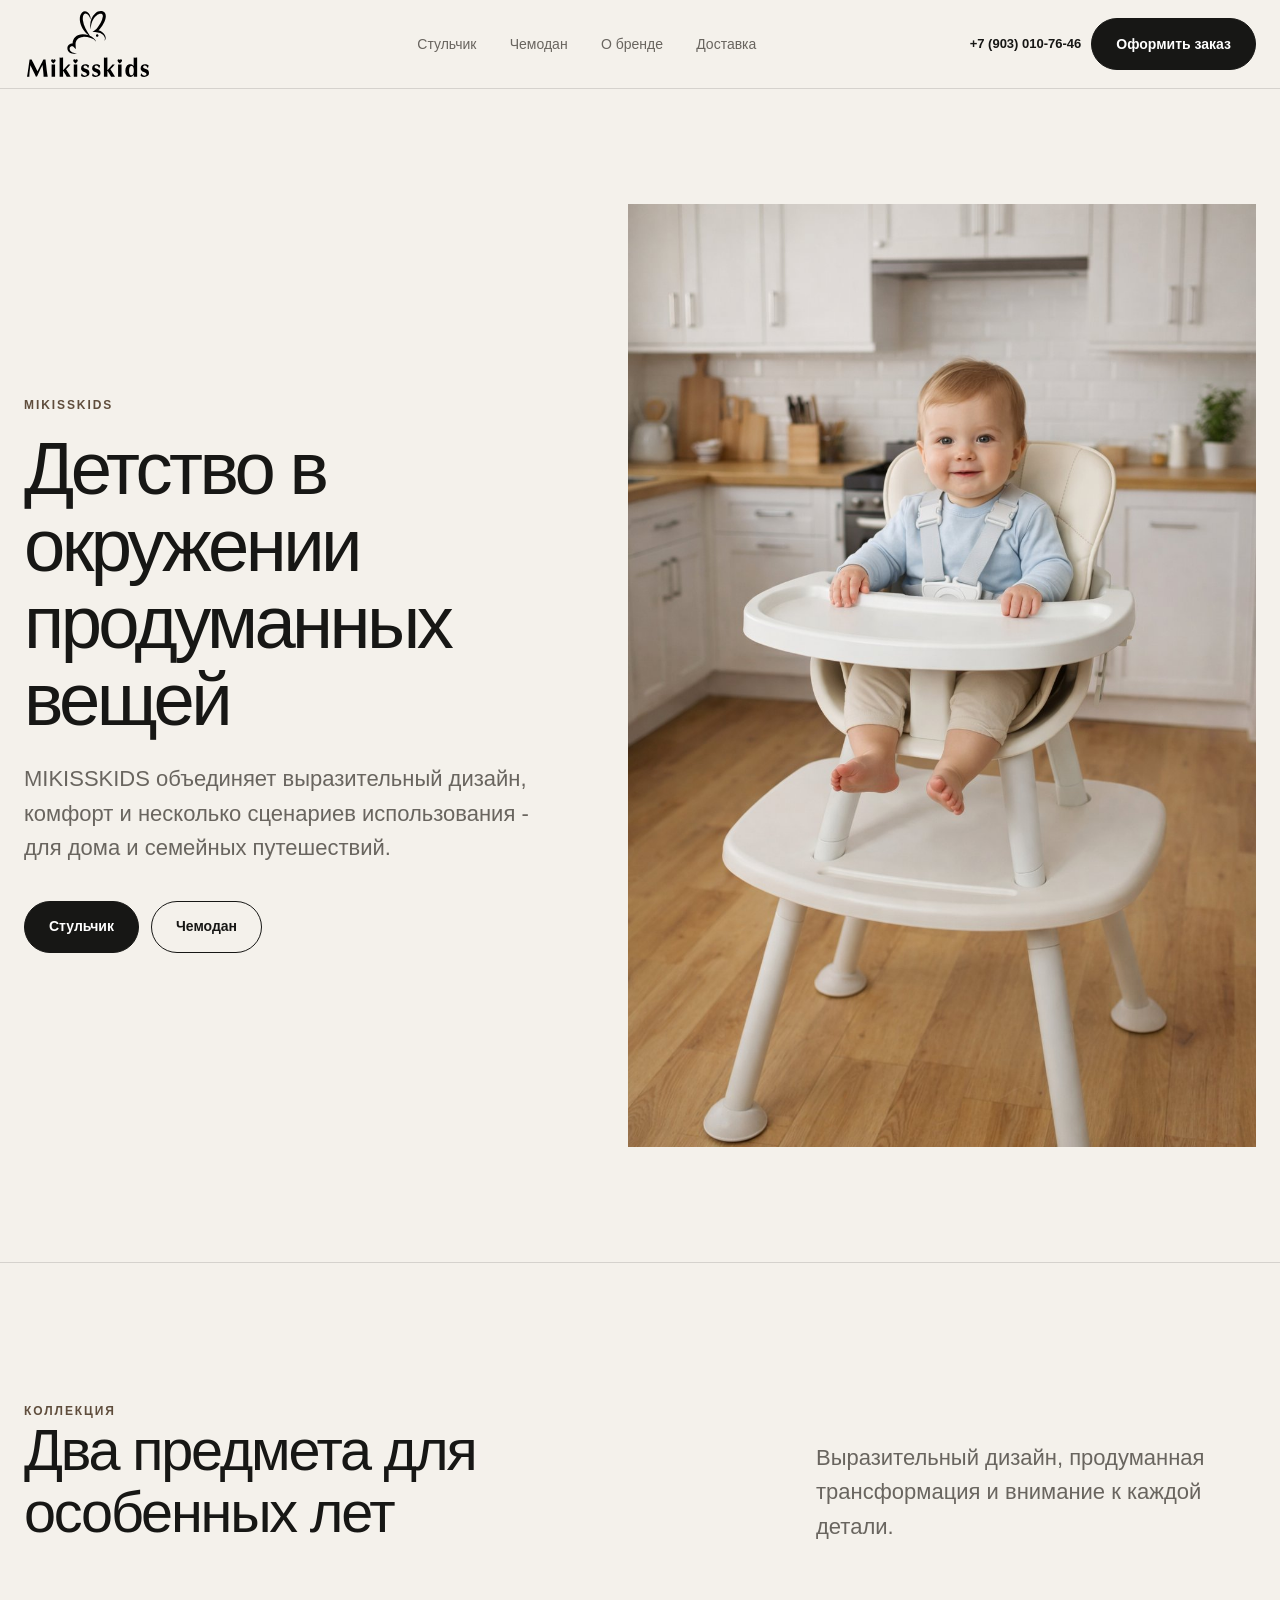
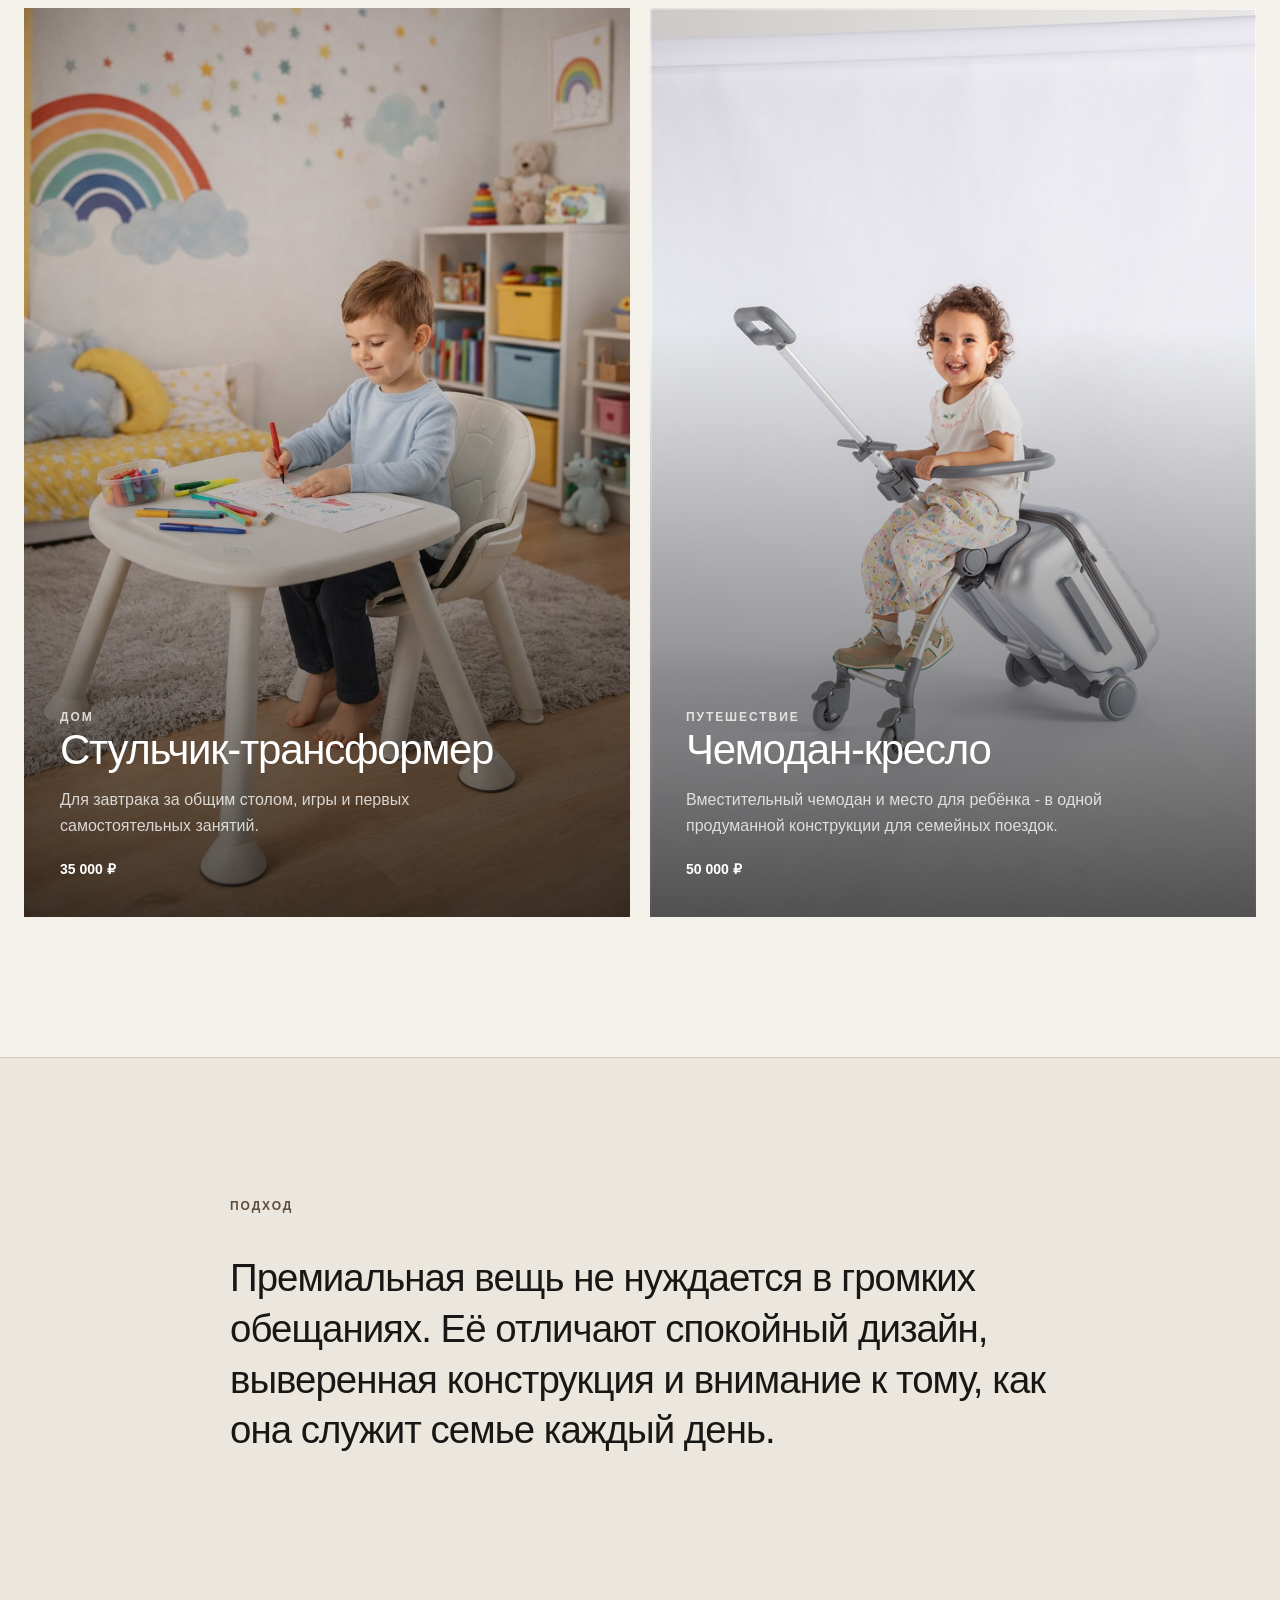
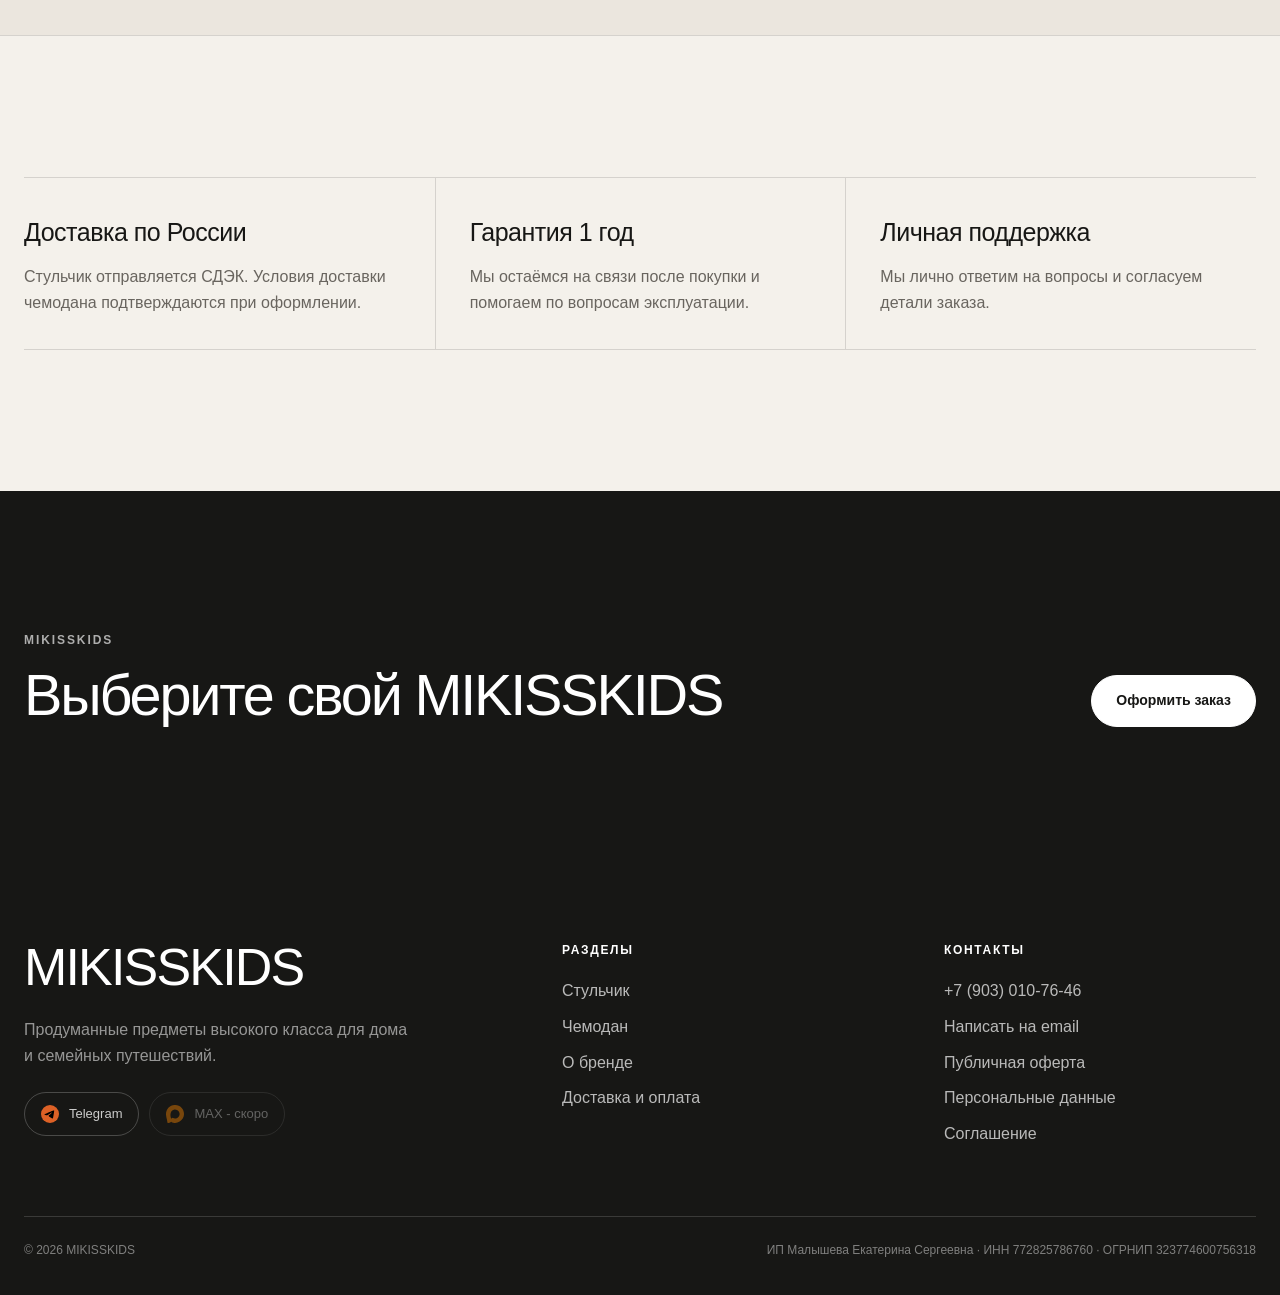
==== index.html @ 75b25f4a "seo: add structured data and custom 404" ====
<!doctype html>
<html lang="ru">
<head>
  <meta charset="utf-8">
  <meta name="viewport" content="width=device-width, initial-scale=1">
  <title>MIKISSKIDS - вещи для дома и семейных путешествий</title>
  <meta
    name="description"
    content="Стульчик-трансформер и чемодан-кресло MIKISSKIDS. Продуманные предметы для детства, дома и семейных путешествий."
  >
  <link rel="canonical" href="https://mikisskids.ru/">
  <meta property="og:locale" content="ru_RU">
  <meta property="og:type" content="website">
  <meta property="og:site_name" content="MIKISSKIDS">
  <meta property="og:title" content="MIKISSKIDS - вещи для дома и семейных путешествий">
  <meta property="og:description" content="Стульчик-трансформер и чемодан-кресло MIKISSKIDS. Продуманные предметы для детства, дома и семейных путешествий.">
  <meta property="og:url" content="https://mikisskids.ru/">
  <meta property="og:image" content="https://mikisskids.ru/assets/images/chair/chair-01.jpg">
  <meta name="twitter:card" content="summary_large_image">
  <script type="application/ld+json">
  {
    "@context": "https://schema.org",
    "@graph": [
      {
        "@type": "Organization",
        "@id": "https://mikisskids.ru/#organization",
        "name": "MIKISSKIDS",
        "url": "https://mikisskids.ru/",
        "logo": "https://mikisskids.ru/assets/brand/logo-full.svg",
        "email": "welcome@mikisskids.ru",
        "telephone": "+7-903-010-76-46"
      },
      {
        "@type": "WebSite",
        "@id": "https://mikisskids.ru/#website",
        "url": "https://mikisskids.ru/",
        "name": "MIKISSKIDS",
        "inLanguage": "ru-RU",
        "publisher": {
          "@id": "https://mikisskids.ru/#organization"
        }
      }
    ]
  }
  </script>
  <base href="./">
  <link rel="icon" href="assets/brand/favicon.svg" type="image/svg+xml">
  <link rel="stylesheet" href="css/styles.css">
  <script src="js/main.js" defer></script>
</head>
<body data-page="home">
  <site-header></site-header>

  <main id="main">
    <section class="hero">
      <div class="container hero-grid">
        <div class="hero-copy reveal">
          <p class="eyebrow">MIKISSKIDS</p>
          <h1 class="display">
            Детство в окружении продуманных вещей
          </h1>
          <p class="lead">
            MIKISSKIDS объединяет выразительный дизайн, комфорт
            и несколько сценариев использования - для дома
            и семейных путешествий.
          </p>
          <div class="button-row">
            <a class="button" href="chair/">Стульчик</a>
            <a class="button button--secondary" href="travel-seat/">
              Чемодан
            </a>
          </div>
        </div>

        <div class="hero-image reveal">
          <img
            src="assets/images/chair/chair-01.jpg"
            alt="Стульчик-трансформер MIKISSKIDS"
          >
        </div>
      </div>
    </section>

    <section class="section">
      <div class="container">
        <div class="section-head reveal">
          <div>
            <p class="eyebrow">Коллекция</p>
            <h2 class="heading">Два предмета для особенных лет</h2>
          </div>
          <p class="lead">
            Выразительный дизайн, продуманная трансформация
            и внимание к каждой детали.
          </p>
        </div>

        <div class="product-showcase">
          <a class="product-card reveal" href="chair/">
            <img
              src="assets/images/chair/chair-02.jpg"
              alt="Стульчик MIKISSKIDS в конфигурации стола и стула"
              loading="lazy"
            >
            <div class="product-card-content">
              <p class="eyebrow">Дом</p>
              <h3 class="subheading">Стульчик-трансформер</h3>
              <p>
                Для завтрака за общим столом, игры и первых
                самостоятельных занятий.
              </p>
              <span class="product-card-price">35 000 ₽</span>
            </div>
          </a>

          <a class="product-card reveal" href="travel-seat/">
            <img
              src="assets/images/travel-seat/travel-seat-04.jpg"
              alt="Чемодан-кресло MIKISSKIDS во время семейной поездки"
              loading="lazy"
            >
            <div class="product-card-content">
              <p class="eyebrow">Путешествие</p>
              <h3 class="subheading">Чемодан-кресло</h3>
              <p>
                Вместительный чемодан и место для ребёнка -
                в одной продуманной конструкции для семейных поездок.
              </p>
              <span class="product-card-price">50 000 ₽</span>
            </div>
          </a>
        </div>
      </div>
    </section>

    <section class="section section--soft">
      <div class="narrow reveal">
        <p class="eyebrow">Подход</p>
        <p class="text-large">
          Премиальная вещь не нуждается в громких обещаниях.
          Её отличают спокойный дизайн, выверенная конструкция
          и внимание к тому, как она служит семье каждый день.
        </p>
      </div>
    </section>

    <section class="section">
      <div class="container">
        <div class="service-grid">
          <article class="service-item reveal">
            <h3>Доставка по России</h3>
            <p>
              Стульчик отправляется СДЭК. Условия доставки чемодана
              подтверждаются при оформлении.
            </p>
          </article>

          <article class="service-item reveal">
            <h3>Гарантия 1 год</h3>
            <p>
              Мы остаёмся на связи после покупки и помогаем
              по вопросам эксплуатации.
            </p>
          </article>

          <article class="service-item reveal">
            <h3>Личная поддержка</h3>
            <p>
              Мы лично ответим на вопросы и согласуем детали заказа.
            </p>
          </article>
        </div>
      </div>
    </section>

    <section class="section section--dark">
      <div class="container purchase reveal">
        <div>
          <p class="eyebrow">MIKISSKIDS</p>
          <h2 class="heading">Выберите свой MIKISSKIDS</h2>
        </div>
        <button class="button button--light" type="button" data-open-order>
          Оформить заказ
        </button>
      </div>
    </section>
  </main>

  <site-footer></site-footer>

</body>
</html>
---- css/styles.css ----
:root {
  --bg: #f4f1eb;
  --bg-soft: #ebe6de;
  --surface: #fbfaf7;
  --text: #171715;
  --muted: #69655f;
  --accent: #806b55;
  --accent-dark: #5f4d3c;
  --line: rgba(23, 23, 21, 0.14);
  --line-strong: rgba(23, 23, 21, 0.28);
  --white: #fff;
  --shadow: 0 24px 70px rgba(30, 26, 21, 0.09);
  --radius: 3px;
  --container: 1240px;
  --serif: Inter, -apple-system, BlinkMacSystemFont, "Segoe UI",
    Helvetica, Arial, sans-serif;
  --sans: Inter, -apple-system, BlinkMacSystemFont, "Segoe UI",
    Helvetica, Arial, sans-serif;
}

*,
*::before,
*::after {
  box-sizing: border-box;
}

html {
  scroll-behavior: smooth;
  text-size-adjust: 100%;
}

body {
  margin: 0;
  min-width: 320px;
  color: var(--text);
  background: var(--bg);
  font-family: var(--sans);
  font-size: 16px;
  line-height: 1.6;
  -webkit-font-smoothing: antialiased;
}

body.menu-open {
  overflow: hidden;
}

img,
video {
  display: block;
  max-width: 100%;
}

img {
  height: auto;
}

button,
input,
select,
textarea {
  font: inherit;
}

button,
a {
  -webkit-tap-highlight-color: transparent;
}

a {
  color: inherit;
  text-decoration-thickness: 1px;
  text-underline-offset: 0.2em;
}

button {
  color: inherit;
}

::selection {
  color: var(--white);
  background: var(--accent);
}

.skip-link {
  position: fixed;
  top: 12px;
  left: 12px;
  z-index: 1000;
  padding: 10px 16px;
  color: var(--white);
  background: var(--text);
  transform: translateY(-160%);
  transition: transform 160ms ease;
}

.skip-link:focus {
  transform: translateY(0);
}

.container {
  width: min(calc(100% - 48px), var(--container));
  margin-inline: auto;
}

.narrow {
  width: min(calc(100% - 48px), 820px);
  margin-inline: auto;
}

.eyebrow {
  margin: 0 0 16px;
  color: var(--accent-dark);
  font-size: 12px;
  font-weight: 600;
  line-height: 1.3;
  letter-spacing: 0.16em;
  text-transform: uppercase;
}

.display {
  max-width: 950px;
  margin: 0;
  font-family: var(--serif);
  font-size: clamp(44px, 7vw, 96px);
  font-weight: 400;
  line-height: 0.98;
  letter-spacing: -0.045em;
}

.heading {
  max-width: 800px;
  margin: 0;
  font-family: var(--serif);
  font-size: clamp(36px, 5vw, 68px);
  font-weight: 400;
  line-height: 1.02;
  letter-spacing: -0.035em;
}

.subheading {
  margin: 0;
  font-family: var(--serif);
  font-size: clamp(28px, 3.6vw, 46px);
  font-weight: 400;
  line-height: 1.1;
  letter-spacing: -0.025em;
}

.lead {
  max-width: 660px;
  margin: 24px 0 0;
  color: var(--muted);
  font-size: clamp(18px, 2vw, 22px);
  line-height: 1.55;
}

.text-large {
  font-family: var(--serif);
  font-size: clamp(25px, 3.3vw, 42px);
  line-height: 1.25;
  letter-spacing: -0.02em;
}

.muted {
  color: var(--muted);
}

.section {
  padding: clamp(88px, 11vw, 160px) 0;
  border-top: 1px solid var(--line);
}

.section--soft {
  background: var(--bg-soft);
}

.section--dark {
  color: var(--white);
  background: var(--text);
}

.section--dark .eyebrow,
.section--dark .muted,
.section--dark .lead {
  color: rgba(255, 255, 255, 0.65);
}

.section-head {
  display: grid;
  grid-template-columns: minmax(0, 1fr) minmax(260px, 440px);
  gap: 64px;
  align-items: end;
  margin-bottom: 64px;
}

.section-head p {
  margin: 0;
}

.button-row {
  display: flex;
  flex-wrap: wrap;
  gap: 12px;
  margin-top: 36px;
}

.button {
  display: inline-flex;
  min-height: 52px;
  align-items: center;
  justify-content: center;
  padding: 13px 24px;
  border: 1px solid var(--text);
  border-radius: 999px;
  color: var(--white);
  background: var(--text);
  font-size: 14px;
  font-weight: 600;
  line-height: 1.2;
  text-decoration: none;
  cursor: pointer;
  transition:
    color 180ms ease,
    background 180ms ease,
    border-color 180ms ease,
    transform 180ms ease;
}

.button:hover {
  color: var(--text);
  background: transparent;
}

.button:active {
  transform: translateY(1px);
}

.button--secondary {
  color: var(--text);
  background: transparent;
}

.button--secondary:hover {
  color: var(--white);
  background: var(--text);
}

.button--light {
  color: var(--text);
  background: var(--white);
  border-color: var(--white);
}

.button--light:hover {
  color: var(--white);
  background: transparent;
}

.button:focus-visible,
.menu-toggle:focus-visible,
.nav-link:focus-visible,
input:focus-visible,
select:focus-visible,
textarea:focus-visible,
summary:focus-visible {
  outline: 2px solid var(--accent);
  outline-offset: 4px;
}

/* Header */

.site-header {
  position: relative;
  z-index: 50;
  border-bottom: 1px solid var(--line);
  background: rgba(244, 241, 235, 0.94);
  backdrop-filter: blur(16px);
}

.site-header--sticky {
  position: sticky;
  top: 0;
}

.header-inner {
  display: grid;
  min-height: 88px;
  grid-template-columns: 180px 1fr auto;
  gap: 32px;
  align-items: center;
}

.brand {
  display: inline-flex;
  width: 128px;
  align-items: center;
  text-decoration: none;
}

.brand img {
  width: 100%;
  max-height: 66px;
  object-fit: contain;
}

.desktop-nav {
  display: flex;
  justify-content: center;
  gap: clamp(18px, 2.6vw, 38px);
}

.nav-link {
  position: relative;
  color: var(--muted);
  font-size: 14px;
  text-decoration: none;
}

.nav-link::after {
  position: absolute;
  right: 0;
  bottom: -7px;
  left: 0;
  height: 1px;
  background: var(--text);
  content: "";
  transform: scaleX(0);
  transform-origin: right;
  transition: transform 180ms ease;
}

.nav-link:hover,
.nav-link[aria-current="page"] {
  color: var(--text);
}

.nav-link:hover::after,
.nav-link[aria-current="page"]::after {
  transform: scaleX(1);
  transform-origin: left;
}

.header-actions {
  display: flex;
  align-items: center;
  gap: 10px;
}

.header-phone {
  font-size: 13px;
  font-weight: 600;
  text-decoration: none;
}

.menu-toggle {
  display: none;
  min-width: 96px;
  height: 46px;
  gap: 12px;
  align-items: center;
  justify-content: center;
  padding: 0 15px;
  border: 1px solid var(--line-strong);
  border-radius: 999px;
  color: var(--text);
  background: transparent;
  cursor: pointer;
}

.menu-toggle-text {
  font-size: 13px;
  font-weight: 600;
  line-height: 1;
}

.menu-toggle-icon {
  display: grid;
  width: 20px;
  gap: 4px;
}

.menu-toggle-icon span {
  display: block;
  width: 20px;
  height: 2px;
  margin: 0;
  background: currentColor;
  transition:
    opacity 180ms ease,
    transform 180ms ease;
}

.menu-open .menu-toggle-icon span:nth-child(1) {
  transform: translateY(6px) rotate(45deg);
}

.menu-open .menu-toggle-icon span:nth-child(2) {
  opacity: 0;
}

.menu-open .menu-toggle-icon span:nth-child(3) {
  transform: translateY(-6px) rotate(-45deg);
}

.mobile-menu {
  display: none;
}

/* Hero */

.hero {
  min-height: calc(100svh - 89px);
  padding: clamp(64px, 9vw, 128px) 0;
}

.hero-grid {
  display: grid;
  grid-template-columns: minmax(0, 0.9fr) minmax(400px, 1.1fr);
  gap: clamp(48px, 7vw, 100px);
  align-items: center;
}

.hero-copy {
  position: relative;
  z-index: 2;
}

.hero-image {
  position: relative;
  min-height: 680px;
  overflow: hidden;
  background: var(--bg-soft);
}

.hero-image img,
.hero-image video {
  width: 100%;
  height: 100%;
  min-height: inherit;
  object-fit: cover;
}

.hero-image--contain img {
  padding: clamp(20px, 4vw, 60px);
  object-fit: contain;
}

.hero-note {
  position: absolute;
  right: 20px;
  bottom: 20px;
  max-width: 240px;
  padding: 14px 18px;
  background: rgba(251, 250, 247, 0.9);
  font-size: 12px;
  backdrop-filter: blur(12px);
}

.hero-price {
  margin-top: 32px;
  font-family: var(--serif);
  font-size: 32px;
  line-height: 1;
}

/* Products */

.product-showcase {
  display: grid;
  grid-template-columns: repeat(2, minmax(0, 1fr));
  gap: 20px;
}

.product-card {
  position: relative;
  min-height: 760px;
  overflow: hidden;
  color: var(--white);
  background: #bbb;
  text-decoration: none;
}

.product-card img {
  width: 100%;
  height: 100%;
  min-height: 760px;
  object-fit: cover;
  transition: transform 700ms cubic-bezier(0.22, 1, 0.36, 1);
}

.product-card::after {
  position: absolute;
  inset: 0;
  background: linear-gradient(
    180deg,
    transparent 35%,
    rgba(13, 12, 10, 0.68) 100%
  );
  content: "";
}

.product-card:hover img {
  transform: scale(1.025);
}

.product-card-content {
  position: absolute;
  right: 36px;
  bottom: 36px;
  left: 36px;
  z-index: 1;
}

.product-card-content p {
  max-width: 420px;
  margin: 14px 0 0;
  color: rgba(255, 255, 255, 0.78);
}

.product-card-price {
  display: block;
  margin-top: 20px;
  font-size: 14px;
  font-weight: 600;
}

/* Galleries */

.gallery {
  display: grid;
  grid-template-columns: 1.15fr 0.85fr;
  gap: 20px;
}

.gallery-item {
  min-height: 480px;
  overflow: hidden;
  background: var(--bg-soft);
}

.gallery-item--tall {
  grid-row: span 2;
  min-height: 980px;
}

.gallery-item img {
  width: 100%;
  height: 100%;
  min-height: inherit;
  object-fit: cover;
  transition: transform 600ms ease;
}

.gallery-item:hover img {
  transform: scale(1.015);
}

.gallery-item--contain img {
  padding: 30px;
  object-fit: contain;
}

/* Feature sections */

.split {
  display: grid;
  grid-template-columns: minmax(0, 1fr) minmax(340px, 1fr);
  gap: clamp(52px, 9vw, 120px);
  align-items: center;
}

.split--reverse .split-media {
  order: 2;
}

.split-media {
  min-height: 620px;
  overflow: hidden;
  background: var(--bg-soft);
}

.split-media img,
.split-media video {
  width: 100%;
  height: 100%;
  min-height: inherit;
  object-fit: cover;
}

.split-media--contain img {
  padding: 40px;
  object-fit: contain;
}

.split-copy p:not(.eyebrow) {
  max-width: 570px;
  color: var(--muted);
  font-size: 18px;
}

.split-copy .spec-list {
  margin-top: 36px;
}

/* Specifications */

.spec-list {
  margin: 0;
  border-top: 1px solid var(--line);
}

.spec-row {
  display: grid;
  grid-template-columns: minmax(160px, 0.8fr) minmax(0, 1.2fr);
  gap: 28px;
  padding: 17px 0;
  border-bottom: 1px solid var(--line);
}

.spec-row dt {
  color: var(--muted);
}

.spec-row dd {
  margin: 0;
  text-align: right;
}

/* Video */

.video-frame {
  overflow: hidden;
  background: #c5b6a5;
  box-shadow: var(--shadow);
}

.video-frame video {
  width: 100%;
  max-height: min(78vh, 840px);
  object-fit: contain;
  background: #c5b6a5;
}

/* Numbers */

.number-grid {
  display: grid;
  grid-template-columns: repeat(3, 1fr);
  gap: 0;
  border-top: 1px solid var(--line);
  border-left: 1px solid var(--line);
}

.number-item {
  min-height: 210px;
  padding: 34px;
  border-right: 1px solid var(--line);
  border-bottom: 1px solid var(--line);
}

.number-value {
  display: block;
  margin-bottom: 28px;
  font-family: var(--serif);
  font-size: clamp(44px, 6vw, 72px);
  line-height: 1;
}

.number-label {
  max-width: 220px;
  color: var(--muted);
}

/* Service */

.service-grid {
  display: grid;
  grid-template-columns: repeat(3, 1fr);
  border-top: 1px solid var(--line);
}

.service-item {
  padding: 34px 34px 34px 0;
  border-bottom: 1px solid var(--line);
}

.service-item + .service-item {
  padding-left: 34px;
  border-left: 1px solid var(--line);
}

.service-item h3 {
  margin: 0 0 12px;
  font-family: var(--serif);
  font-size: 28px;
  font-weight: 400;
}

.service-item p {
  margin: 0;
  color: var(--muted);
}

/* CTA */

.purchase {
  display: grid;
  grid-template-columns: 1fr auto;
  gap: 60px;
  align-items: end;
}

.purchase-price {
  margin: 18px 0 0;
  font-family: var(--serif);
  font-size: clamp(38px, 5vw, 64px);
  line-height: 1;
}

/* Footer */

.site-footer {
  padding: 74px 0 34px;
  color: rgba(255, 255, 255, 0.76);
  background: var(--text);
}

.footer-grid {
  display: grid;
  grid-template-columns: 1.2fr 0.8fr 0.8fr;
  gap: 70px;
}

.footer-brand {
  display: block;
  max-width: 420px;
  color: var(--white);
  font-family: var(--serif);
  font-size: clamp(34px, 5vw, 58px);
  line-height: 1;
}

.footer-copy {
  max-width: 390px;
  margin: 24px 0 0;
  color: rgba(255, 255, 255, 0.55);
}

.footer-title {
  margin: 0 0 18px;
  color: var(--white);
  font-size: 12px;
  letter-spacing: 0.14em;
  text-transform: uppercase;
}

.footer-links {
  display: grid;
  gap: 10px;
}

.footer-links a {
  color: rgba(255, 255, 255, 0.7);
  text-decoration: none;
}

.footer-links a:hover {
  color: var(--white);
}

.footer-bottom {
  display: flex;
  gap: 30px;
  justify-content: space-between;
  margin-top: 70px;
  padding-top: 24px;
  border-top: 1px solid rgba(255, 255, 255, 0.15);
  color: rgba(255, 255, 255, 0.45);
  font-size: 12px;
}

.social-links {
  display: flex;
  flex-wrap: wrap;
  gap: 10px;
  margin-top: 24px;
}

.social-link {
  display: inline-flex;
  width: 42px;
  height: 42px;
  align-items: center;
  justify-content: center;
  border: 1px solid rgba(255, 255, 255, 0.22);
  border-radius: 50%;
}

.social-link img {
  width: 18px;
  height: 18px;
  filter: invert(1);
}

/* Legal and text pages */

.page-hero {
  padding: clamp(80px, 10vw, 140px) 0;
}

.page-hero .lead {
  max-width: 760px;
}

.prose {
  padding-bottom: 120px;
}

.prose h2 {
  margin: 64px 0 18px;
  font-family: var(--serif);
  font-size: 34px;
  font-weight: 400;
  line-height: 1.15;
}

.prose h3 {
  margin: 36px 0 12px;
  font-size: 18px;
}

.prose p,
.prose li {
  color: var(--muted);
}

.prose a {
  color: var(--text);
}

.prose .draft-note {
  padding: 20px;
  border: 1px solid var(--line);
  color: var(--text);
  background: var(--bg-soft);
}

/* Reveal */

.reveal {
  opacity: 0;
  transform: translateY(22px);
  transition:
    opacity 700ms ease,
    transform 700ms ease;
}

.reveal.is-visible {
  opacity: 1;
  transform: none;
}

/* Responsive */

@media (max-width: 980px) {
  .header-inner {
    min-height: 76px;
    grid-template-columns: 1fr auto;
  }

  .desktop-nav,
  .header-phone,
  .header-actions .button {
    display: none;
  }

  .menu-toggle {
    display: inline-flex;
  }

  .mobile-menu {
    display: block;
    position: fixed;
    inset: 77px 0 0;
    z-index: 49;
    padding: 42px 24px;
    overflow-y: auto;
    overscroll-behavior: contain;
    background: var(--bg);
    visibility: hidden;
    opacity: 0;
    pointer-events: none;
    transform: translateY(-12px);
    transition:
      visibility 180ms,
      opacity 180ms,
      transform 180ms;
  }

  .menu-open .mobile-menu {
    visibility: visible;
    opacity: 1;
    pointer-events: auto;
    transform: none;
  }

  .mobile-menu nav {
    display: grid;
    gap: 4px;
  }

  .mobile-menu a {
    padding: 14px 0;
    border-bottom: 1px solid var(--line);
    font-family: var(--serif);
    font-size: 30px;
    line-height: 1.15;
    text-decoration: none;
  }

  .mobile-menu-contact {
    margin-top: 40px;
    color: var(--muted);
    overflow-wrap: anywhere;
  }

  .hero {
    min-height: auto;
  }

  .hero-grid,
  .section-head,
  .split,
  .purchase {
    grid-template-columns: 1fr;
  }

  .hero-image {
    min-height: 620px;
  }

  .section-head {
    gap: 28px;
  }

  .split--reverse .split-media {
    order: initial;
  }

  .product-card,
  .product-card img {
    min-height: 620px;
  }

  .gallery-item--tall {
    min-height: 760px;
  }

  .number-grid {
    grid-template-columns: 1fr 1fr;
  }

  .service-grid {
    grid-template-columns: 1fr;
  }

  .service-item,
  .service-item + .service-item {
    padding: 26px 0;
    border-right: 0;
    border-left: 0;
  }

  .footer-grid {
    grid-template-columns: 1fr 1fr;
  }

  .footer-grid > :first-child {
    grid-column: 1 / -1;
  }
}

@media (max-width: 700px) {
  .container,
  .narrow {
    width: min(calc(100% - 32px), var(--container));
  }

  .section {
    padding: 82px 0;
  }

  .brand {
    width: 105px;
  }

  .display {
    font-size: clamp(42px, 13vw, 64px);
  }

  .heading {
    font-size: clamp(36px, 11vw, 52px);
  }

  .hero {
    padding: 58px 0 80px;
  }

  .hero-grid {
    gap: 44px;
  }

  .hero-image {
    min-height: 470px;
  }

  .product-showcase,
  .gallery {
    grid-template-columns: 1fr;
  }

  .product-card,
  .product-card img {
    min-height: 560px;
  }

  .product-card-content {
    right: 22px;
    bottom: 24px;
    left: 22px;
  }

  .gallery-item,
  .gallery-item--tall {
    min-height: 480px;
  }

  .split {
    gap: 40px;
  }

  .split-media {
    min-height: 500px;
  }

  .number-grid {
    grid-template-columns: 1fr;
  }

  .number-item {
    min-height: 170px;
  }

  .spec-row {
    grid-template-columns: 1fr;
    gap: 5px;
  }

  .spec-row dd {
    text-align: left;
  }

  .purchase {
    gap: 36px;
  }

  .purchase .button {
    width: 100%;
  }

  .footer-grid {
    grid-template-columns: 1fr;
    gap: 46px;
  }

  .footer-grid > :first-child {
    grid-column: auto;
  }

  .footer-bottom {
    flex-direction: column;
    gap: 8px;
  }

}

@media (prefers-reduced-motion: reduce) {
  html {
    scroll-behavior: auto;
  }

  *,
  *::before,
  *::after {
    scroll-behavior: auto !important;
    transition-duration: 0.01ms !important;
    animation-duration: 0.01ms !important;
    animation-iteration-count: 1 !important;
  }

  .reveal {
    opacity: 1;
    transform: none;
  }
}


/* Premium typography and embedded product films */

.display,
.heading,
.subheading,
.text-large,
.hero-price,
.number-value,
.service-item h3,
.purchase-price,
.footer-brand,
.prose h2,
.mobile-menu a {
  font-family: var(--sans);
  font-weight: 300;
}

.display {
  max-width: 820px;
  font-size: clamp(42px, 5.8vw, 80px);
  line-height: 1.04;
  letter-spacing: -0.048em;
}

.heading {
  font-size: clamp(34px, 4.5vw, 60px);
  line-height: 1.08;
  letter-spacing: -0.038em;
}

.subheading {
  font-size: clamp(27px, 3.3vw, 42px);
  line-height: 1.12;
  letter-spacing: -0.03em;
}

.text-large {
  font-size: clamp(25px, 3vw, 39px);
  line-height: 1.32;
  letter-spacing: -0.025em;
}

.hero-price,
.purchase-price,
.number-value {
  font-weight: 300;
  letter-spacing: -0.035em;
}

.service-item h3 {
  font-size: 25px;
  letter-spacing: -0.02em;
}

.footer-brand {
  font-size: clamp(32px, 4.5vw, 52px);
  letter-spacing: -0.035em;
}

.product-film {
  padding: 0 0 clamp(88px, 11vw, 150px);
  border-top: 0;
}

.product-film .container {
  position: relative;
}

.video-embed {
  position: relative;
  width: 100%;
  overflow: hidden;
  background: #d6cec2;
  box-shadow: var(--shadow);
}

.video-embed--chair {
  aspect-ratio: 16 / 9;
}

.video-embed--travel {
  aspect-ratio: 53 / 29;
}

.video-embed video {
  width: 100%;
  height: 100%;
  object-fit: cover;
  background: #d6cec2;
}

.social-link {
  width: auto;
  min-width: 44px;
  height: 44px;
  gap: 10px;
  padding: 0 16px;
  border-radius: 999px;
  color: rgba(255, 255, 255, 0.78);
  font-size: 13px;
  text-decoration: none;
}

.social-link:hover {
  color: var(--white);
  border-color: rgba(255, 255, 255, 0.5);
}

.social-link img {
  flex: 0 0 auto;
  width: 18px;
  height: 18px;
}

.social-link--disabled {
  opacity: 0.42;
  cursor: default;
}

.social-link--disabled:hover {
  color: rgba(255, 255, 255, 0.78);
  border-color: rgba(255, 255, 255, 0.22);
}

@media (max-width: 700px) {
  .display {
    font-size: clamp(40px, 11.5vw, 58px);
  }

  .heading {
    font-size: clamp(33px, 9vw, 48px);
  }

  .product-film {
    padding-bottom: 82px;
  }

  .product-film .container {
    width: 100%;
  }

  .video-embed {
    box-shadow: none;
  }
}

@media (prefers-reduced-motion: reduce) {
  .video-embed video {
    display: none;
  }

  .video-embed--chair {
    background:
      #d6cec2 url("../assets/images/chair/chair-02.jpg")
      center / cover no-repeat;
  }

  .video-embed--travel {
    background:
      #d6cec2 url("../assets/images/travel-seat/travel-seat-02.jpg")
      center / cover no-repeat;
  }
}


/* Product FAQ and brand story */

.faq-section {
  background: var(--surface);
}

.faq-intro {
  max-width: 760px;
  margin-bottom: clamp(44px, 6vw, 72px);
}

.faq-list {
  border-top: 1px solid var(--line-strong);
}

.faq-item {
  border-bottom: 1px solid var(--line);
}

.faq-item summary {
  display: grid;
  grid-template-columns: minmax(0, 1fr) 32px;
  gap: 24px;
  align-items: center;
  padding: 28px 0;
  font-size: clamp(19px, 2vw, 24px);
  font-weight: 400;
  line-height: 1.35;
  letter-spacing: -0.02em;
  cursor: pointer;
  list-style: none;
}

.faq-item summary::-webkit-details-marker {
  display: none;
}

.faq-item summary::after {
  content: "+";
  display: grid;
  width: 32px;
  height: 32px;
  place-items: center;
  color: var(--muted);
  font-size: 27px;
  font-weight: 300;
  line-height: 1;
  transition: transform 180ms ease;
}

.faq-item[open] summary::after {
  transform: rotate(45deg);
}

.faq-answer {
  max-width: 820px;
  padding: 0 56px 30px 0;
  color: var(--muted);
  font-size: 17px;
  line-height: 1.75;
}

.faq-answer p {
  margin: 0;
}

.brand-story {
  background: var(--surface);
}

.brand-story-grid {
  display: grid;
  grid-template-columns: minmax(240px, 0.75fr) minmax(0, 1.25fr);
  gap: clamp(48px, 8vw, 120px);
  align-items: start;
}

.brand-story-title {
  position: sticky;
  top: 130px;
}

.brand-story-copy {
  max-width: 780px;
}

.brand-story-copy p {
  margin: 0 0 1.4em;
  font-size: clamp(20px, 2.2vw, 29px);
  font-weight: 300;
  line-height: 1.55;
  letter-spacing: -0.02em;
}

.brand-story-copy p:last-child {
  margin-bottom: 0;
}

.brand-founder {
  background: var(--bg-soft);
}

.brand-founder-grid {
  display: grid;
  grid-template-columns: minmax(300px, 0.82fr) minmax(0, 1.18fr);
  gap: clamp(48px, 8vw, 112px);
  align-items: center;
}

.brand-founder-media {
  width: 100%;
  max-width: 520px;
  margin: 0;
  aspect-ratio: 2 / 3;
  overflow: hidden;
  background: var(--bg);
}

.brand-founder-media img {
  width: 100%;
  height: 100%;
  object-fit: cover;
  object-position: center top;
}

.brand-founder-copy {
  max-width: 720px;
}

.brand-founder-copy .heading {
  margin-bottom: 38px;
}

.brand-founder-copy .text-large {
  margin: 0 0 28px;
}

.brand-founder-copy .lead {
  margin-top: 0;
}

@media (max-width: 780px) {
  .faq-item summary {
    grid-template-columns: minmax(0, 1fr) 28px;
    gap: 16px;
    padding: 23px 0;
  }

  .faq-answer {
    padding-right: 0;
  }

  .brand-founder-grid {
    grid-template-columns: 1fr;
    gap: 42px;
  }

  .brand-founder-media {
    width: min(100%, 480px);
    max-width: none;
    margin-inline: auto;
  }

  .brand-founder-copy {
    max-width: none;
  }

  .brand-founder-copy .heading {
    margin-bottom: 30px;
  }

  .brand-story-grid {
    grid-template-columns: 1fr;
    gap: 34px;
  }

  .brand-story-title {
    position: static;
  }

  .brand-story-copy p {
    font-size: 20px;
  }
}
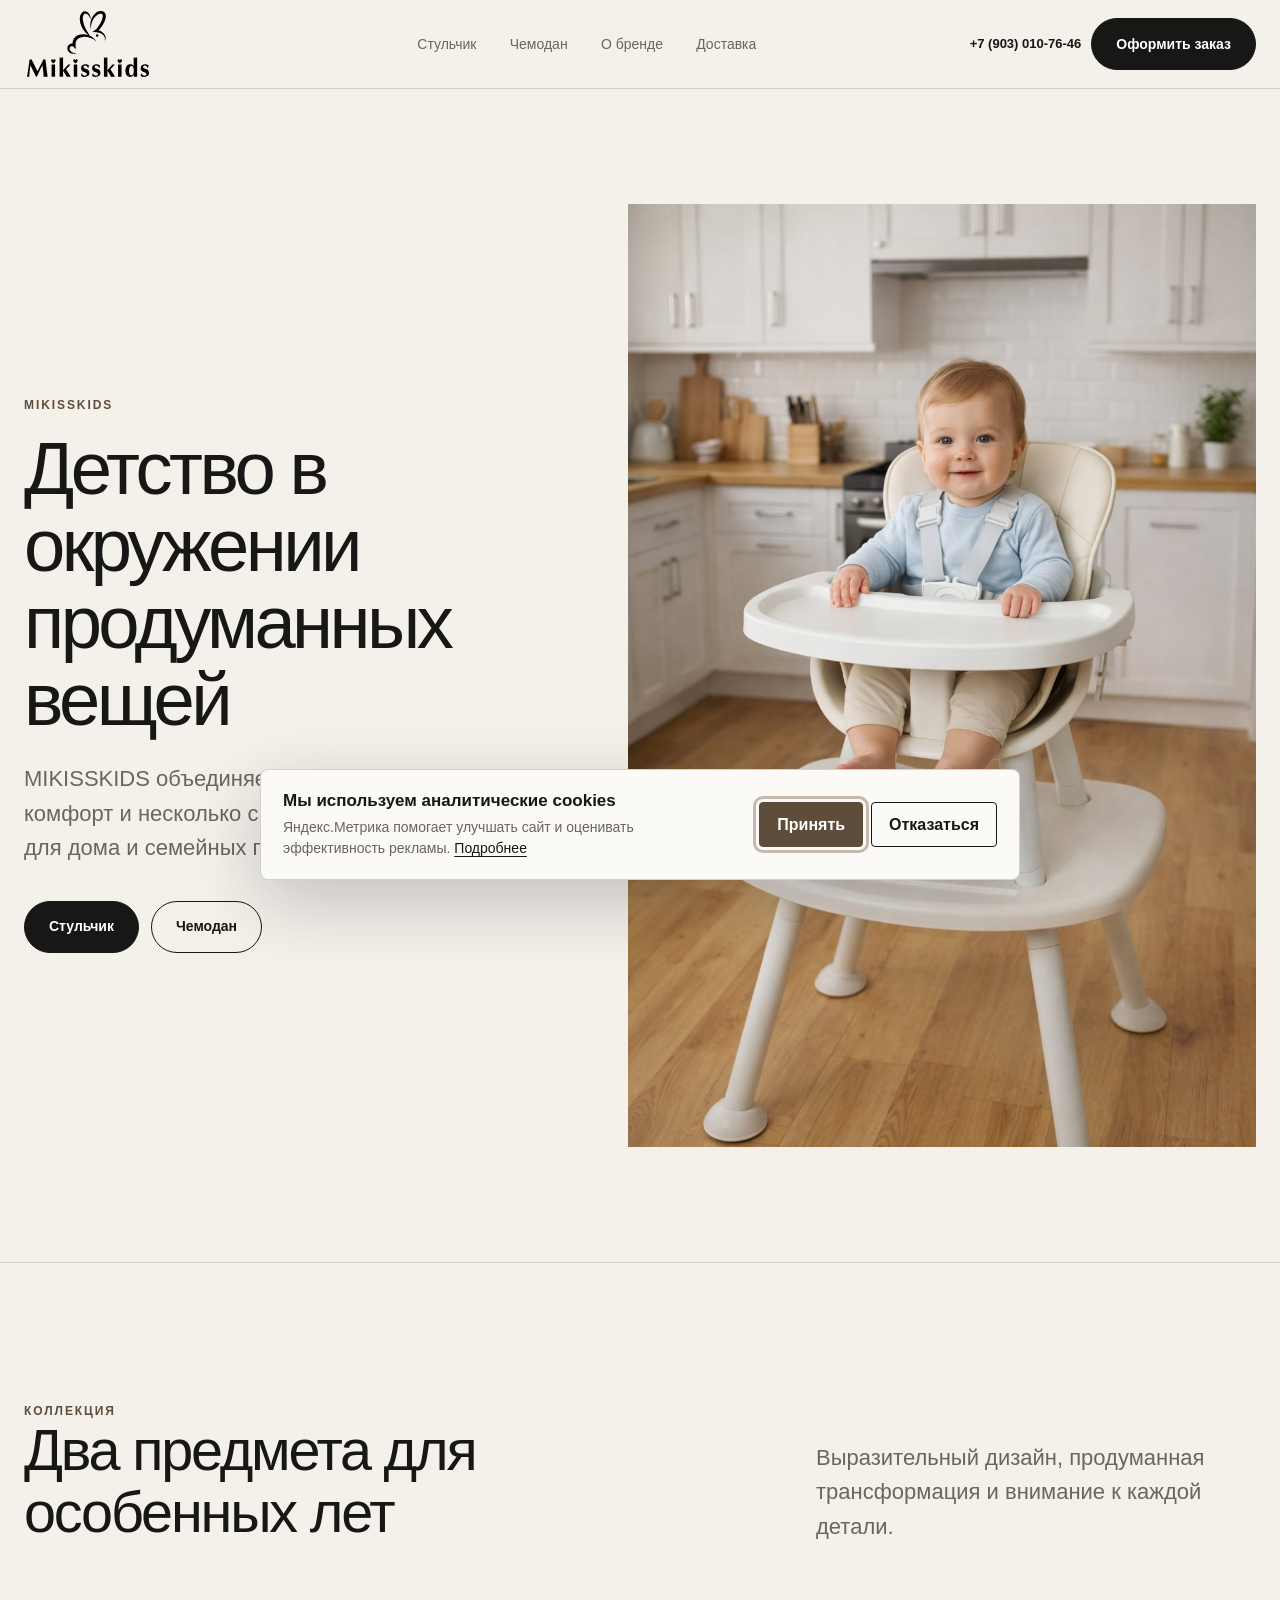
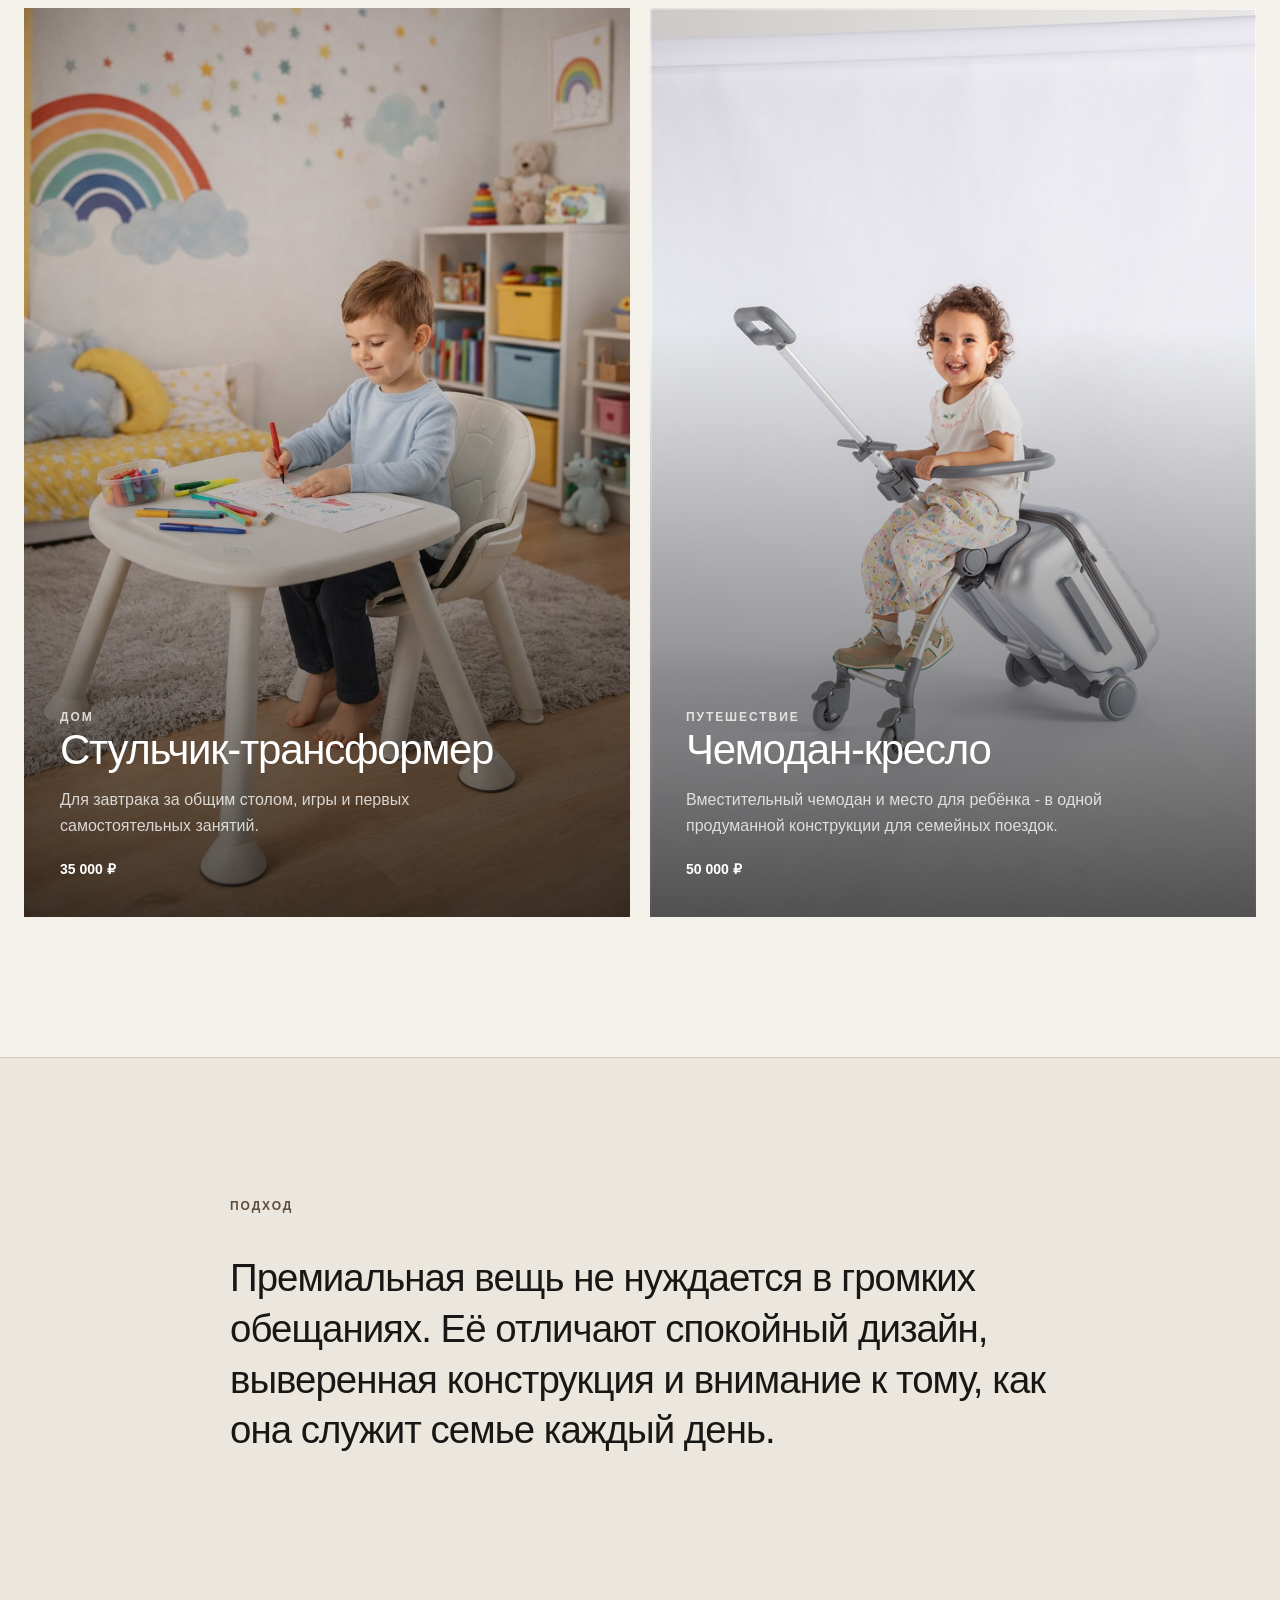
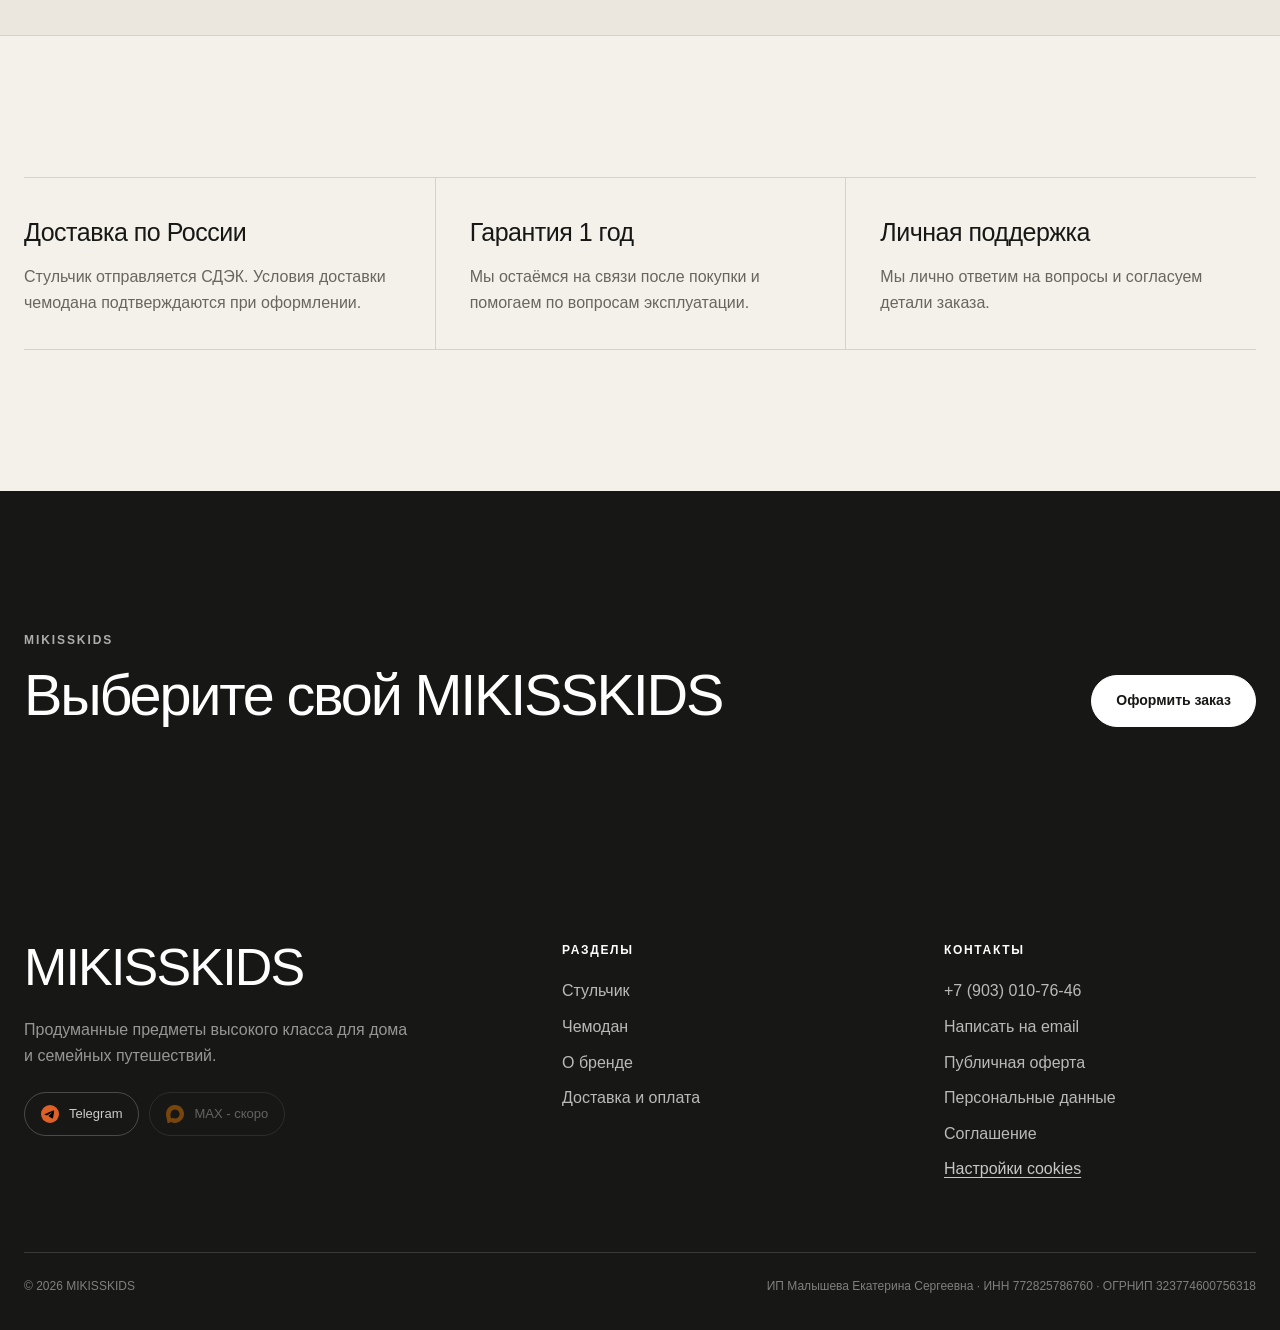
==== commit 8f41cf58: "feat: add consent-gated Yandex Metrica" ====
--- a/index.html
+++ b/index.html
@@ -46,6 +46,8 @@
   <base href="./">
   <link rel="icon" href="assets/brand/favicon.svg" type="image/svg+xml">
   <link rel="stylesheet" href="css/styles.css">
+  <link rel="stylesheet" href="css/consent.css">
+  <script src="js/consent.js" defer></script>
   <script src="js/main.js" defer></script>
 </head>
 <body data-page="home">
@@ -75,6 +77,9 @@
         <div class="hero-image reveal">
           <img
             src="assets/images/chair/chair-01.jpg"
+            width="1024"
+            height="1536"
+            fetchpriority="high"
             alt="Стульчик-трансформер MIKISSKIDS"
           >
         </div>
@@ -98,6 +103,8 @@
           <a class="product-card reveal" href="chair/">
             <img
               src="assets/images/chair/chair-02.jpg"
+              width="1024"
+              height="1536"
               alt="Стульчик MIKISSKIDS в конфигурации стола и стула"
               loading="lazy"
             >
@@ -115,6 +122,8 @@
           <a class="product-card reveal" href="travel-seat/">
             <img
               src="assets/images/travel-seat/travel-seat-04.jpg"
+              width="700"
+              height="1050"
               alt="Чемодан-кресло MIKISSKIDS во время семейной поездки"
               loading="lazy"
             >
--- a/css/consent.css
+++ b/css/consent.css
@@ -0,0 +1,155 @@
+.cookie-consent {
+  position: fixed;
+  right: 20px;
+  bottom: 20px;
+  left: 20px;
+  z-index: 1200;
+  max-width: 760px;
+  margin-inline: auto;
+  color: var(--text, #171715);
+}
+
+.cookie-consent__body {
+  position: relative;
+  display: grid;
+  grid-template-columns: minmax(0, 1fr) auto;
+  gap: 24px;
+  align-items: center;
+  padding: 20px 22px;
+  border: 1px solid rgba(23, 23, 21, 0.18);
+  border-radius: 8px;
+  background: #fbfaf7;
+  box-shadow: 0 22px 70px rgba(23, 23, 21, 0.22);
+}
+
+.cookie-consent__copy {
+  min-width: 0;
+}
+
+.cookie-consent__title {
+  margin: 0 0 4px;
+  font-size: 17px;
+  line-height: 1.35;
+}
+
+.cookie-consent__text {
+  margin: 0;
+  color: #69655f;
+  font-size: 14px;
+  line-height: 1.5;
+}
+
+.cookie-consent__text a {
+  color: #171715;
+}
+
+.cookie-consent__actions {
+  display: flex;
+  gap: 8px;
+  align-items: center;
+}
+
+.cookie-consent__button {
+  min-height: 42px;
+  padding: 9px 17px;
+  border: 1px solid #171715;
+  border-radius: 4px;
+  cursor: pointer;
+  font-weight: 650;
+  transition:
+    color 160ms ease,
+    background-color 160ms ease,
+    border-color 160ms ease;
+}
+
+.cookie-consent__button--accept {
+  color: #fff;
+  background: #171715;
+}
+
+.cookie-consent__button--reject {
+  color: #171715;
+  background: transparent;
+}
+
+.cookie-consent__button:hover,
+.cookie-consent__button:focus-visible {
+  color: #fff;
+  border-color: #5f4d3c;
+  background: #5f4d3c;
+}
+
+.cookie-consent__button:focus-visible,
+.cookie-consent__close:focus-visible,
+.footer-cookie-settings:focus-visible {
+  outline: 3px solid rgba(128, 107, 85, 0.45);
+  outline-offset: 3px;
+}
+
+.cookie-consent__close {
+  position: absolute;
+  top: 8px;
+  right: 10px;
+  width: 36px;
+  height: 36px;
+  padding: 0;
+  border: 0;
+  cursor: pointer;
+  color: #69655f;
+  background: transparent;
+  font-size: 26px;
+  line-height: 1;
+}
+
+.cookie-consent__close + .cookie-consent__copy {
+  padding-right: 28px;
+}
+
+.footer-cookie-settings {
+  width: fit-content;
+  padding: 0;
+  border: 0;
+  cursor: pointer;
+  color: inherit;
+  background: transparent;
+  font: inherit;
+  text-align: left;
+  text-decoration: underline;
+  text-decoration-thickness: 1px;
+  text-underline-offset: 0.2em;
+}
+
+@media (max-width: 680px) {
+  .cookie-consent {
+    right: 12px;
+    bottom: 12px;
+    left: 12px;
+  }
+
+  .cookie-consent__body {
+    grid-template-columns: 1fr;
+    gap: 16px;
+    padding: 18px;
+  }
+
+  .cookie-consent__actions {
+    display: grid;
+    grid-template-columns: 1fr 1fr;
+  }
+
+  .cookie-consent__button {
+    width: 100%;
+  }
+}
+
+@media (max-width: 420px) {
+  .cookie-consent__actions {
+    grid-template-columns: 1fr;
+  }
+}
+
+@media (prefers-reduced-motion: reduce) {
+  .cookie-consent__button {
+    transition: none;
+  }
+}
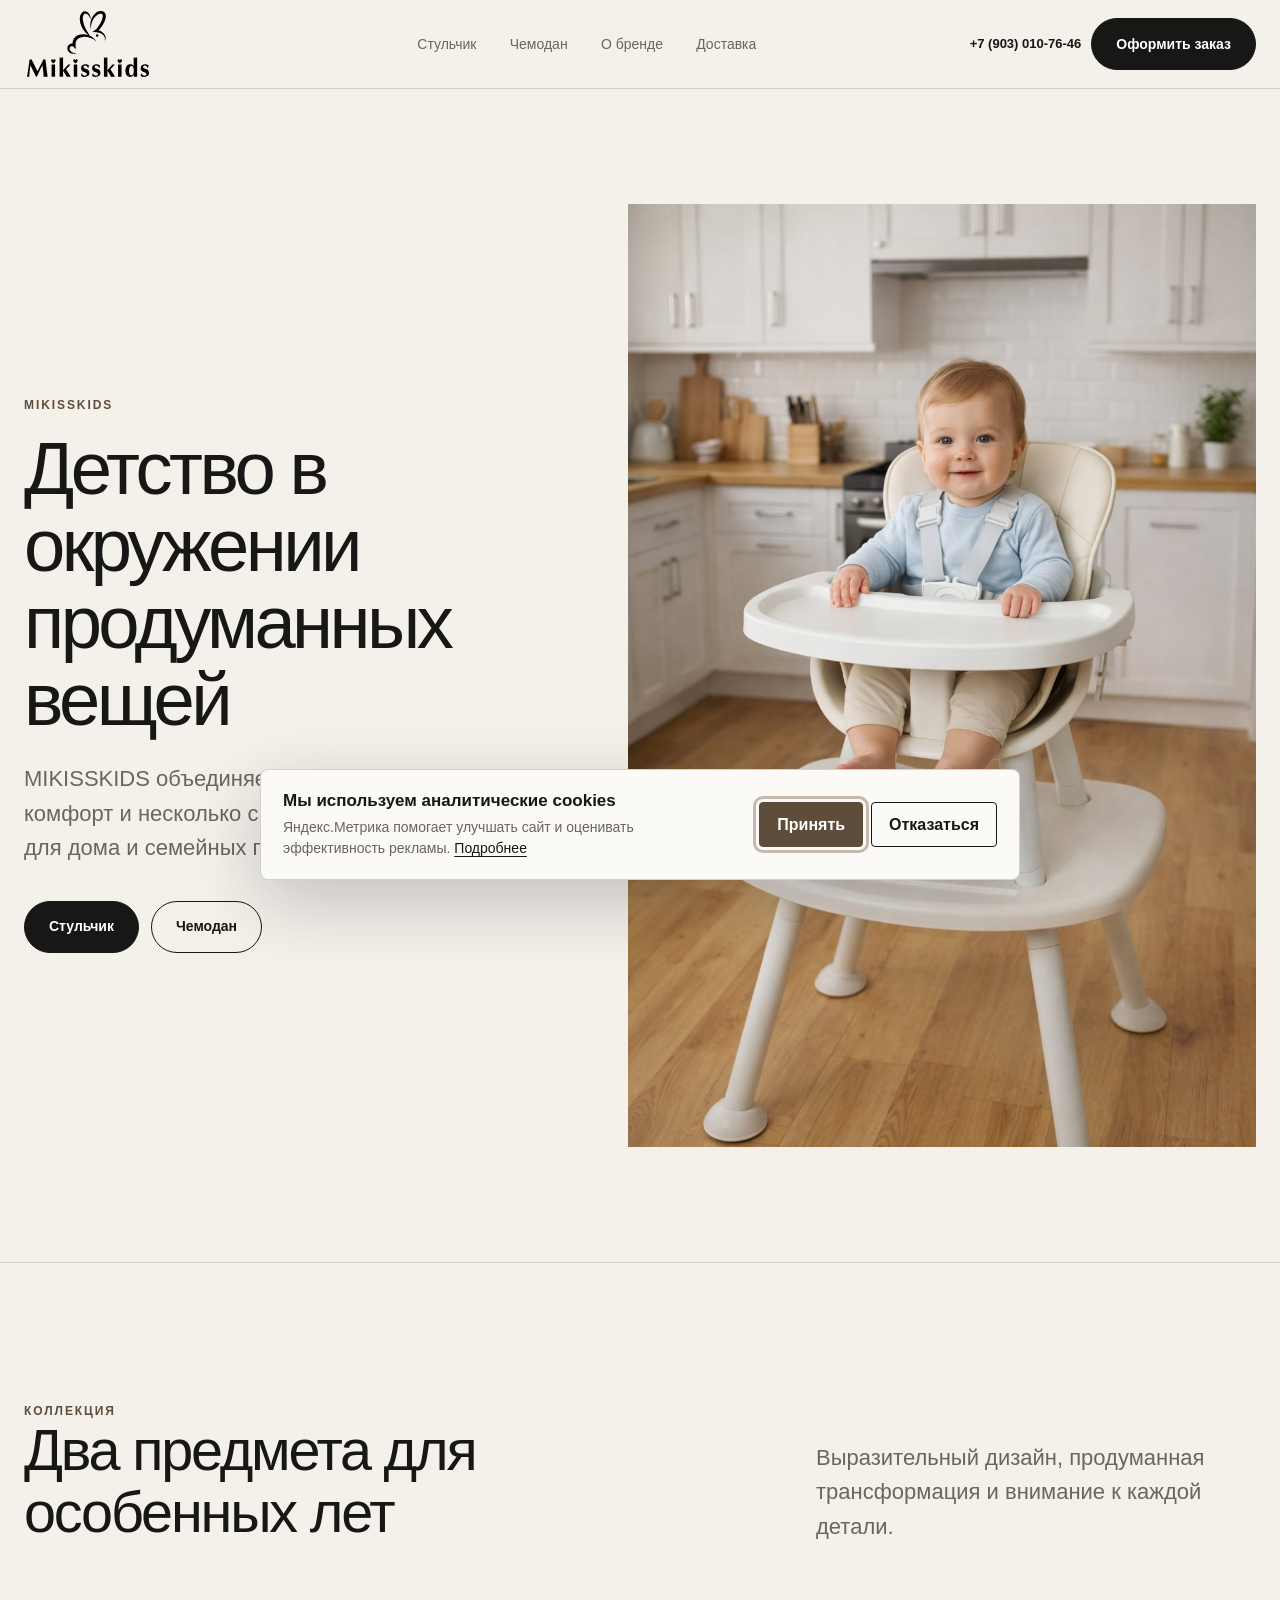
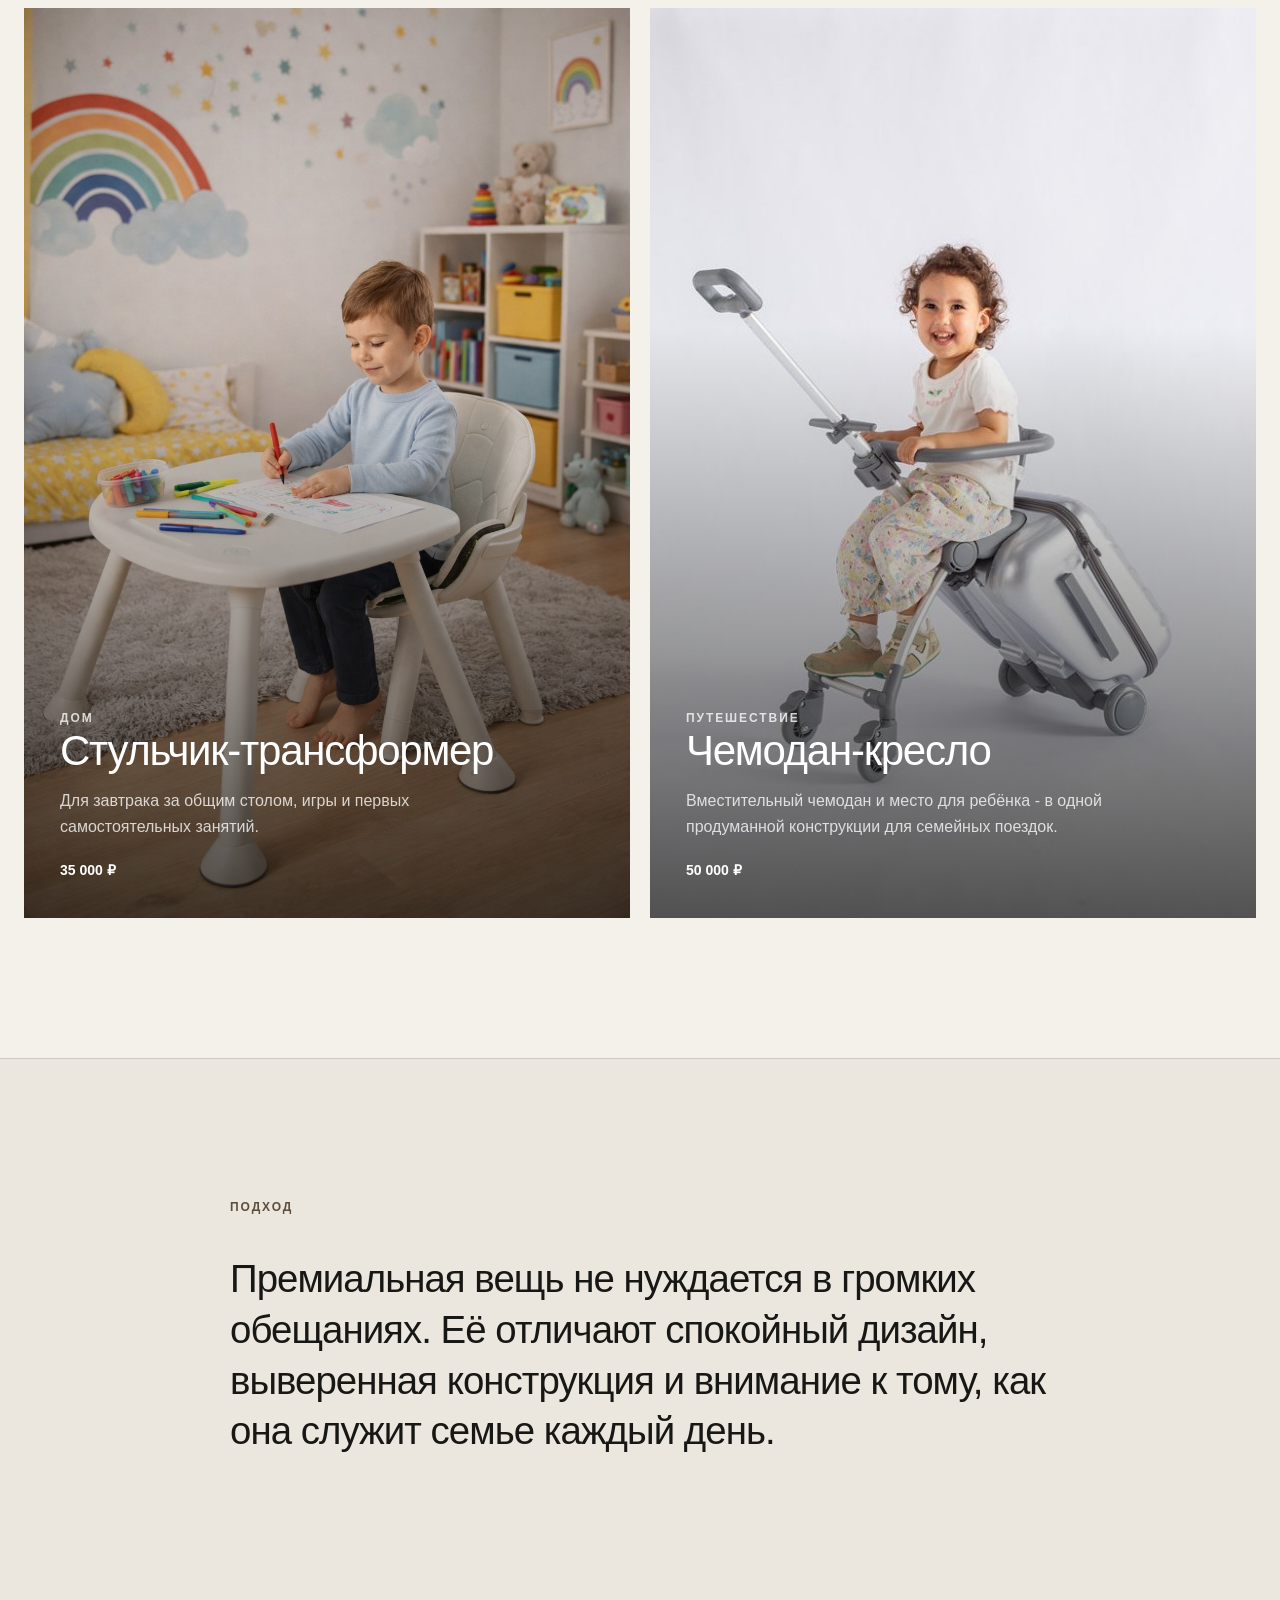
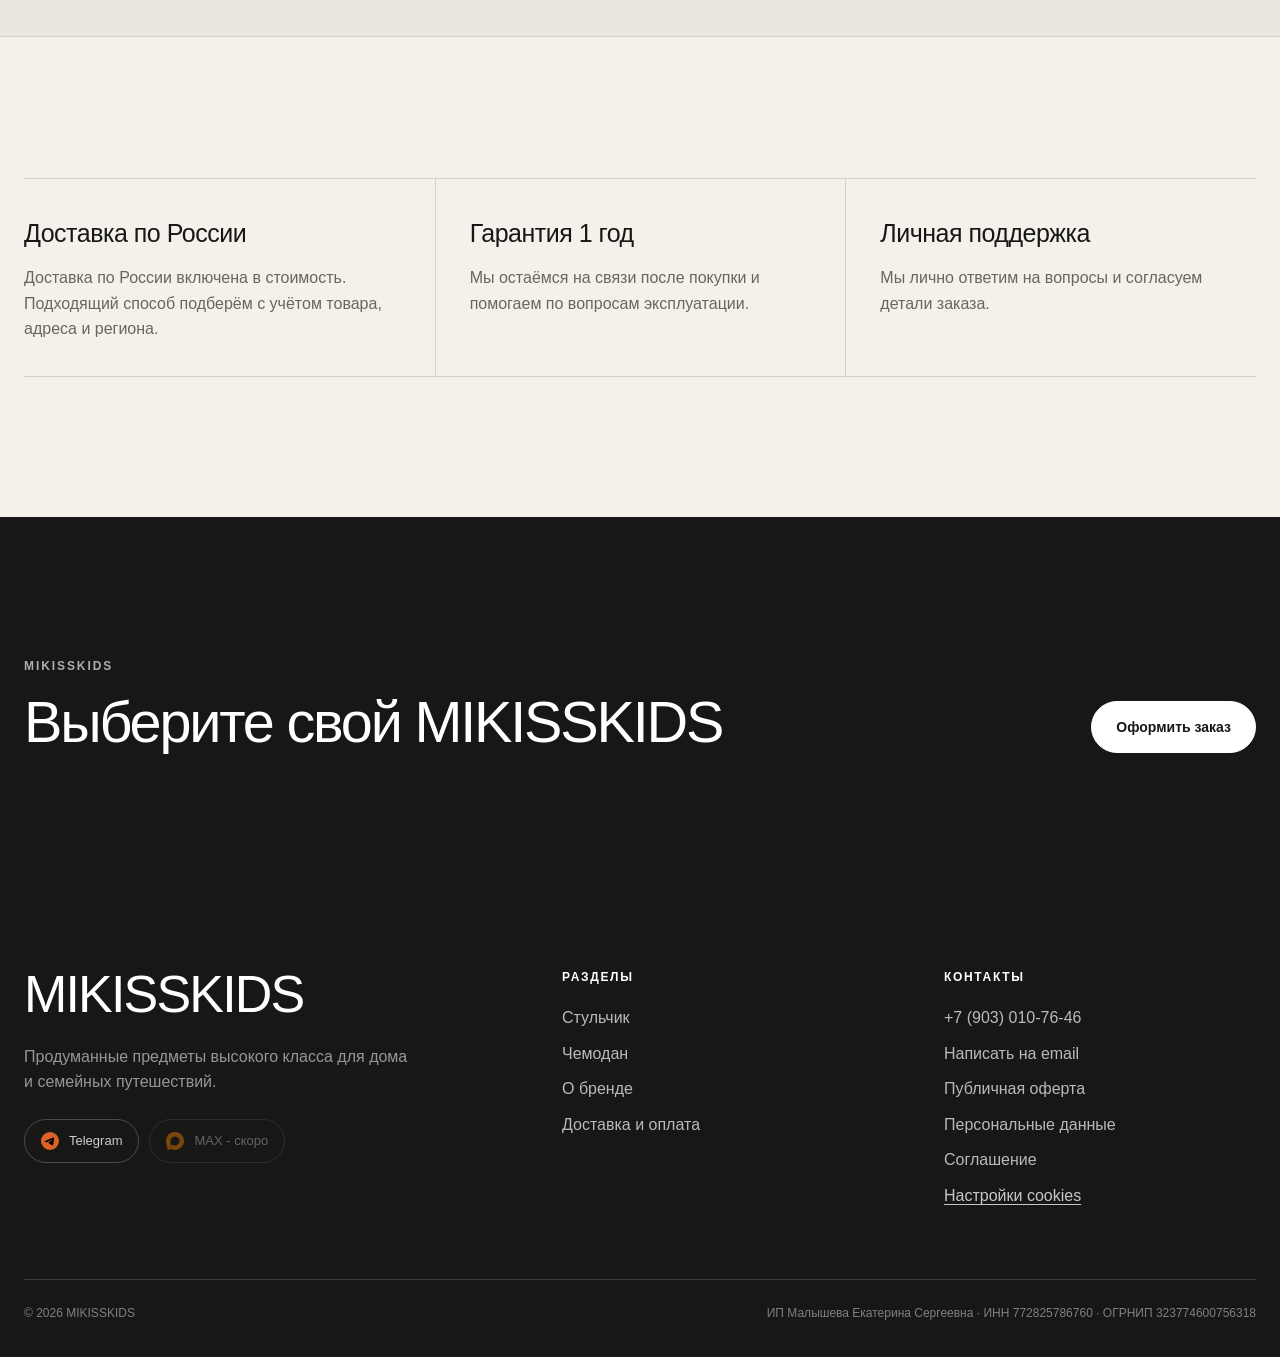
==== commit 257afd88: "feat: clarify delivery terms and preorder timing" ====
--- a/index.html
+++ b/index.html
@@ -158,8 +158,8 @@
           <article class="service-item reveal">
             <h3>Доставка по России</h3>
             <p>
-              Стульчик отправляется СДЭК. Условия доставки чемодана
-              подтверждаются при оформлении.
+              Доставка по России включена в стоимость. Подходящий
+              способ подберём с учётом товара, адреса и региона.
             </p>
           </article>
 
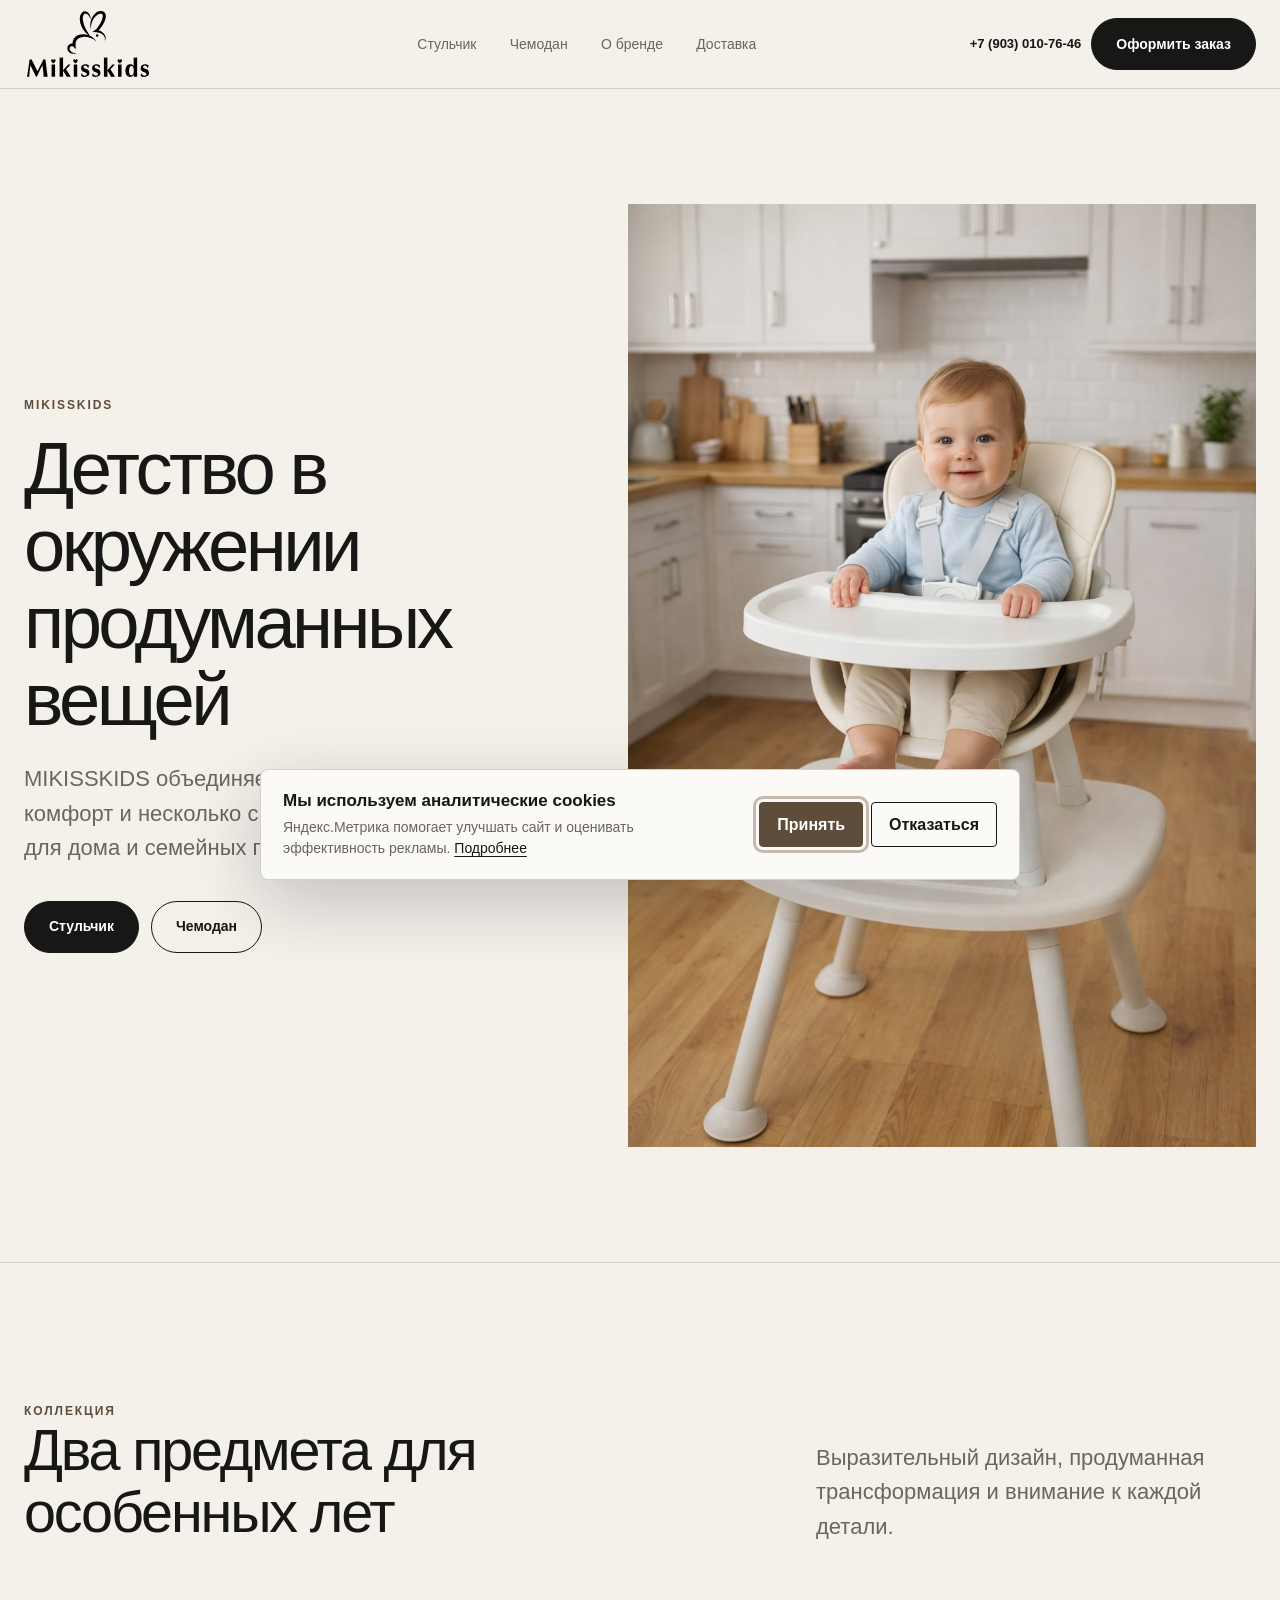
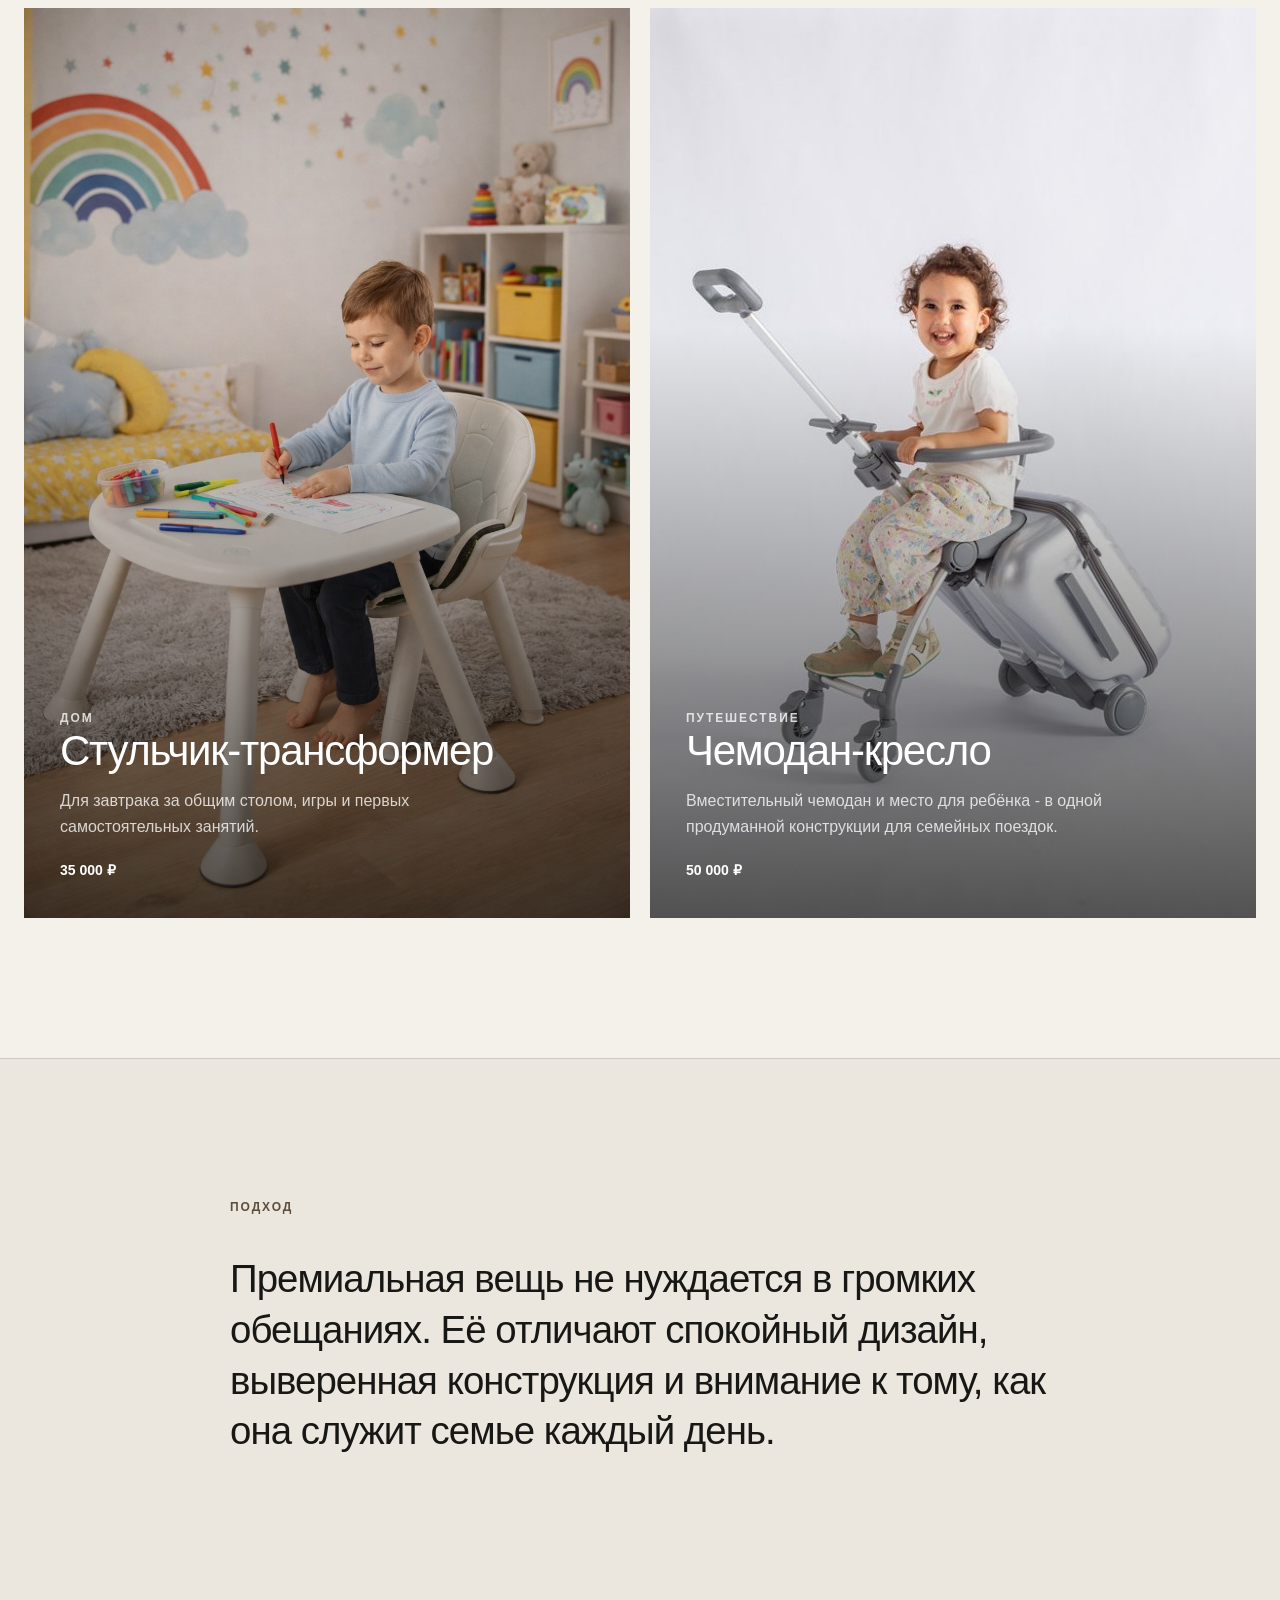
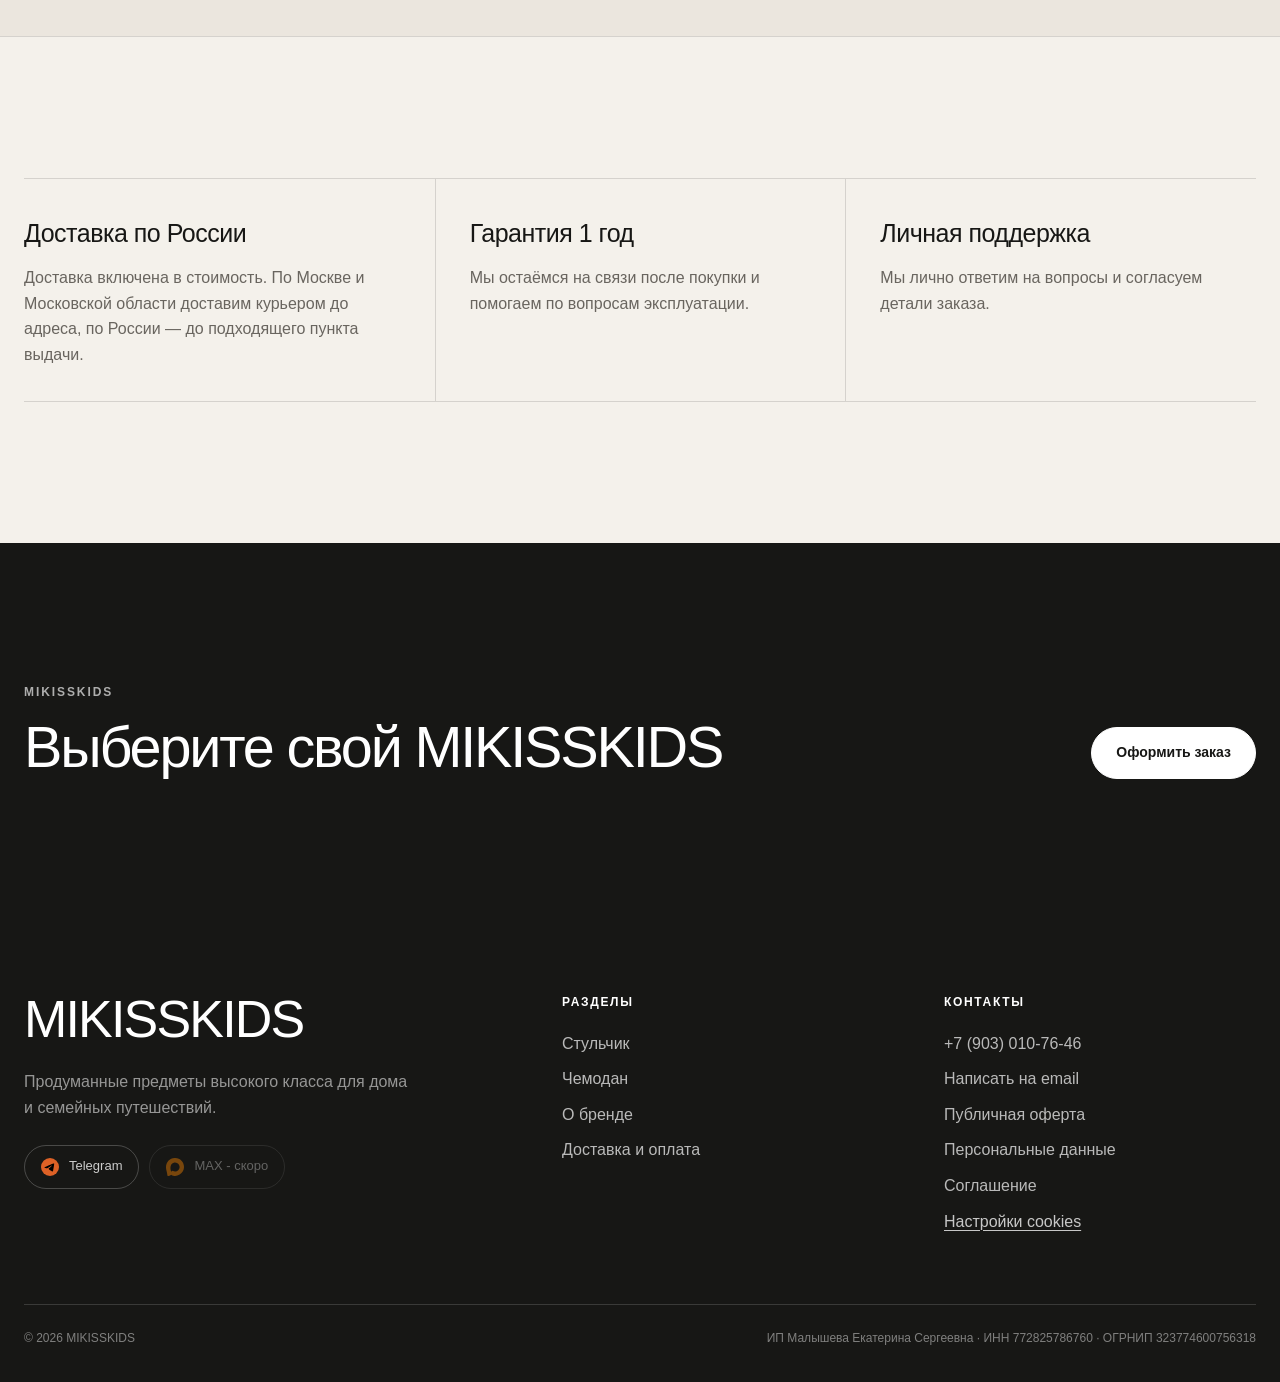
==== commit 154aaf4a: "fix: align delivery terms with confirmed conditions" ====
--- a/index.html
+++ b/index.html
@@ -158,8 +158,9 @@
           <article class="service-item reveal">
             <h3>Доставка по России</h3>
             <p>
-              Доставка по России включена в стоимость. Подходящий
-              способ подберём с учётом товара, адреса и региона.
+              Доставка включена в стоимость. По Москве и Московской
+              области доставим курьером до адреса, по России —
+              до подходящего пункта выдачи.
             </p>
           </article>
 
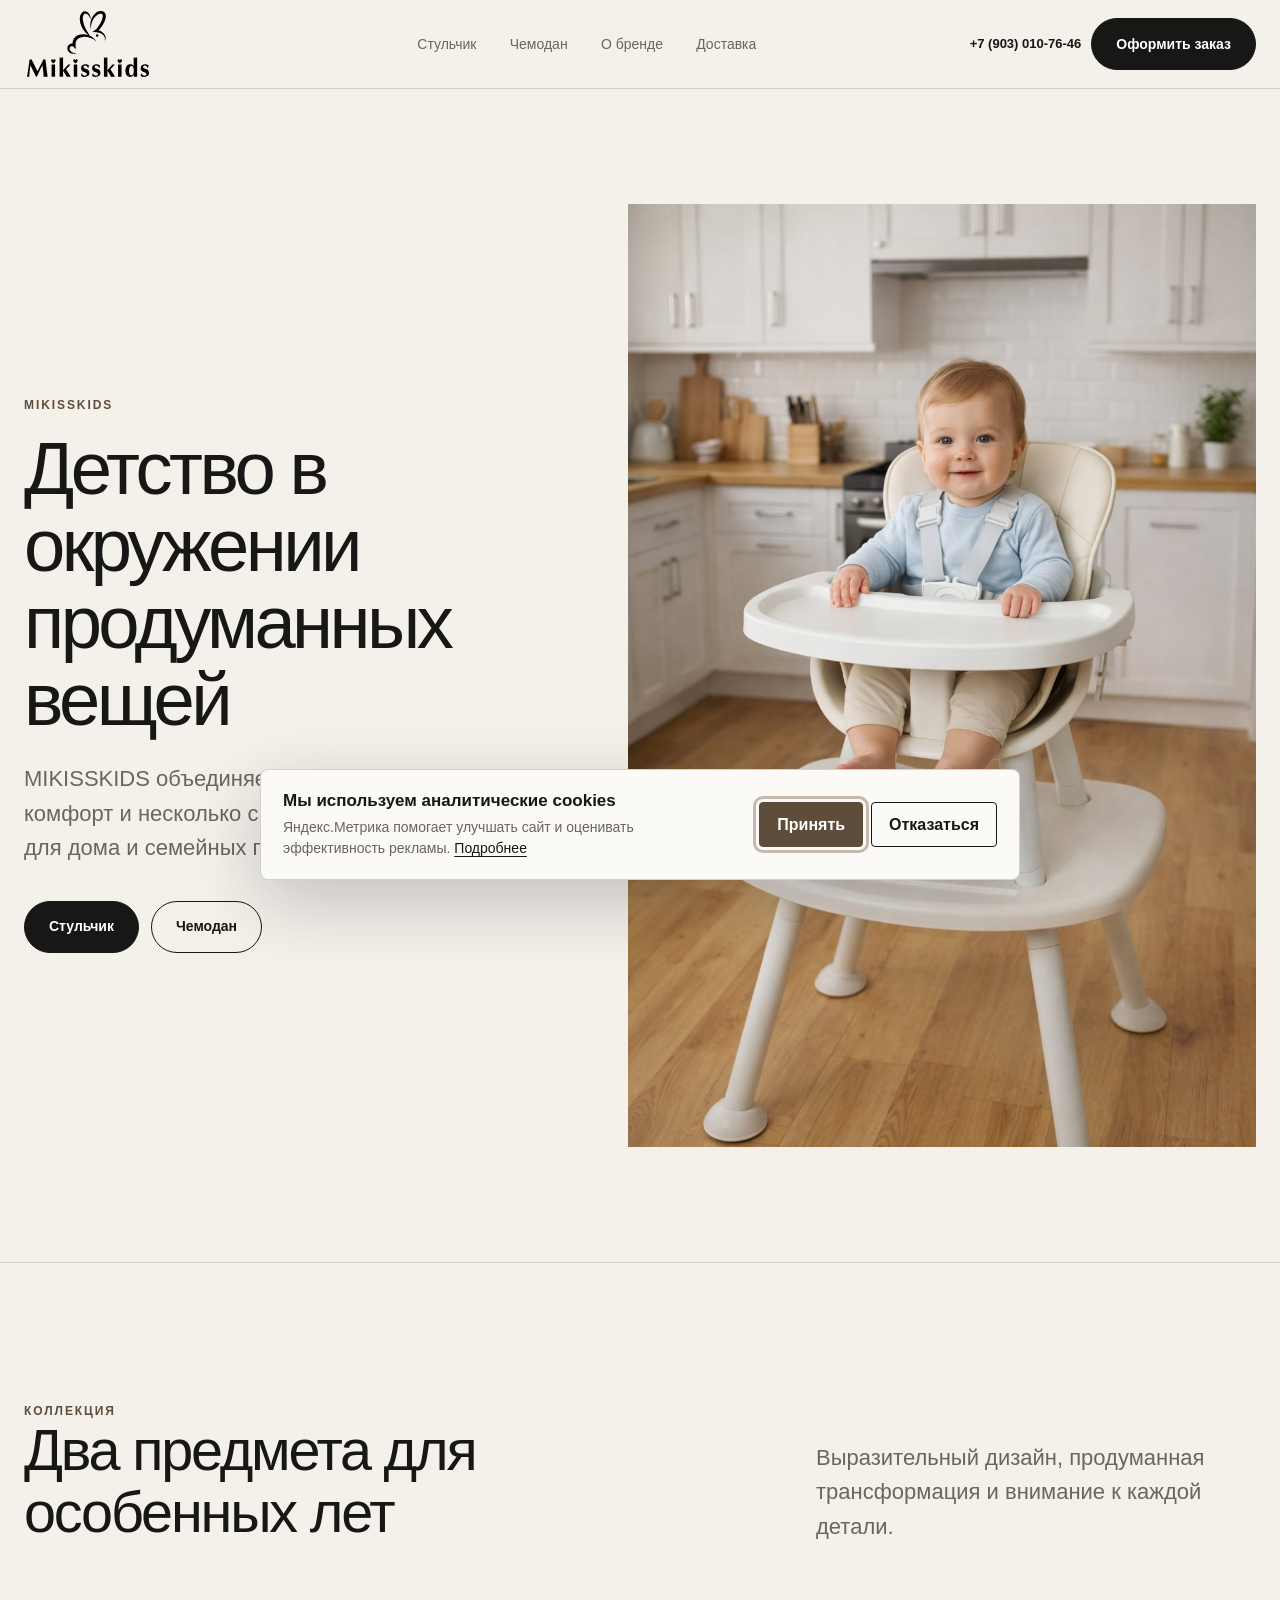
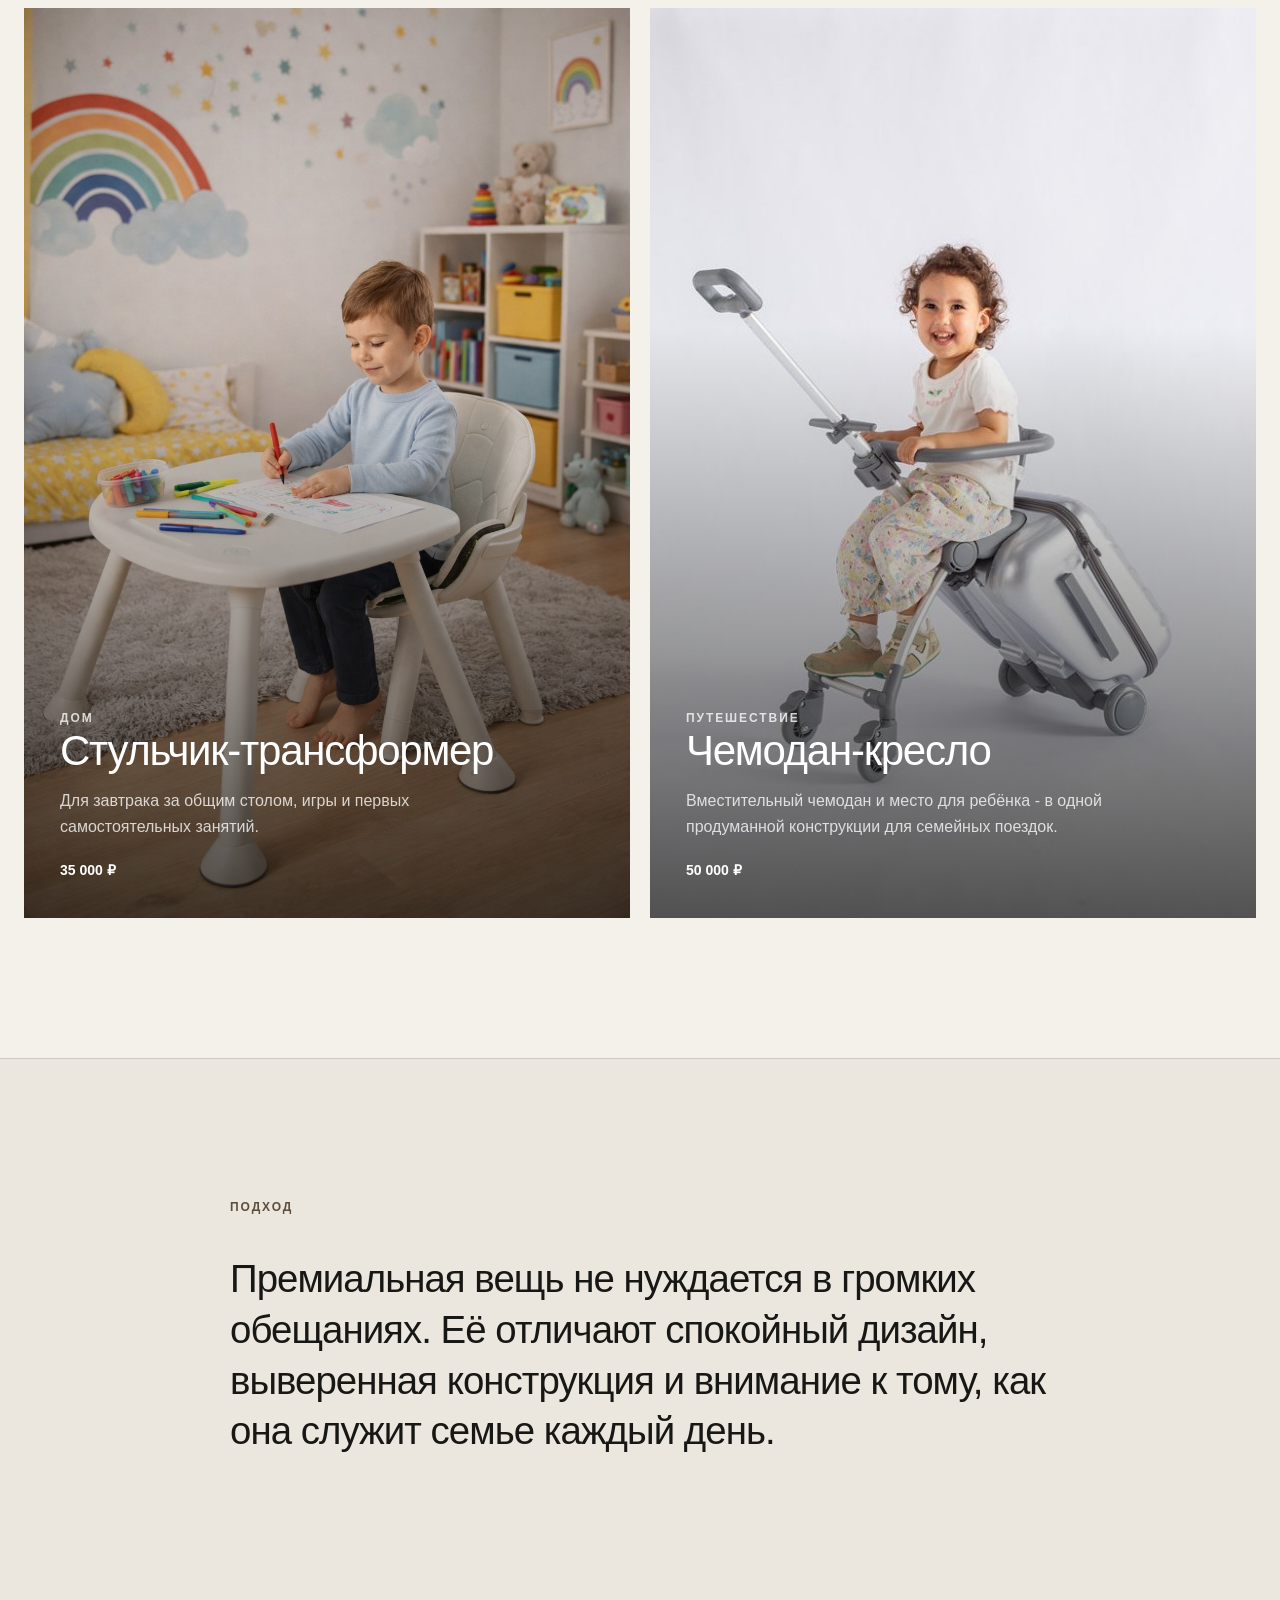
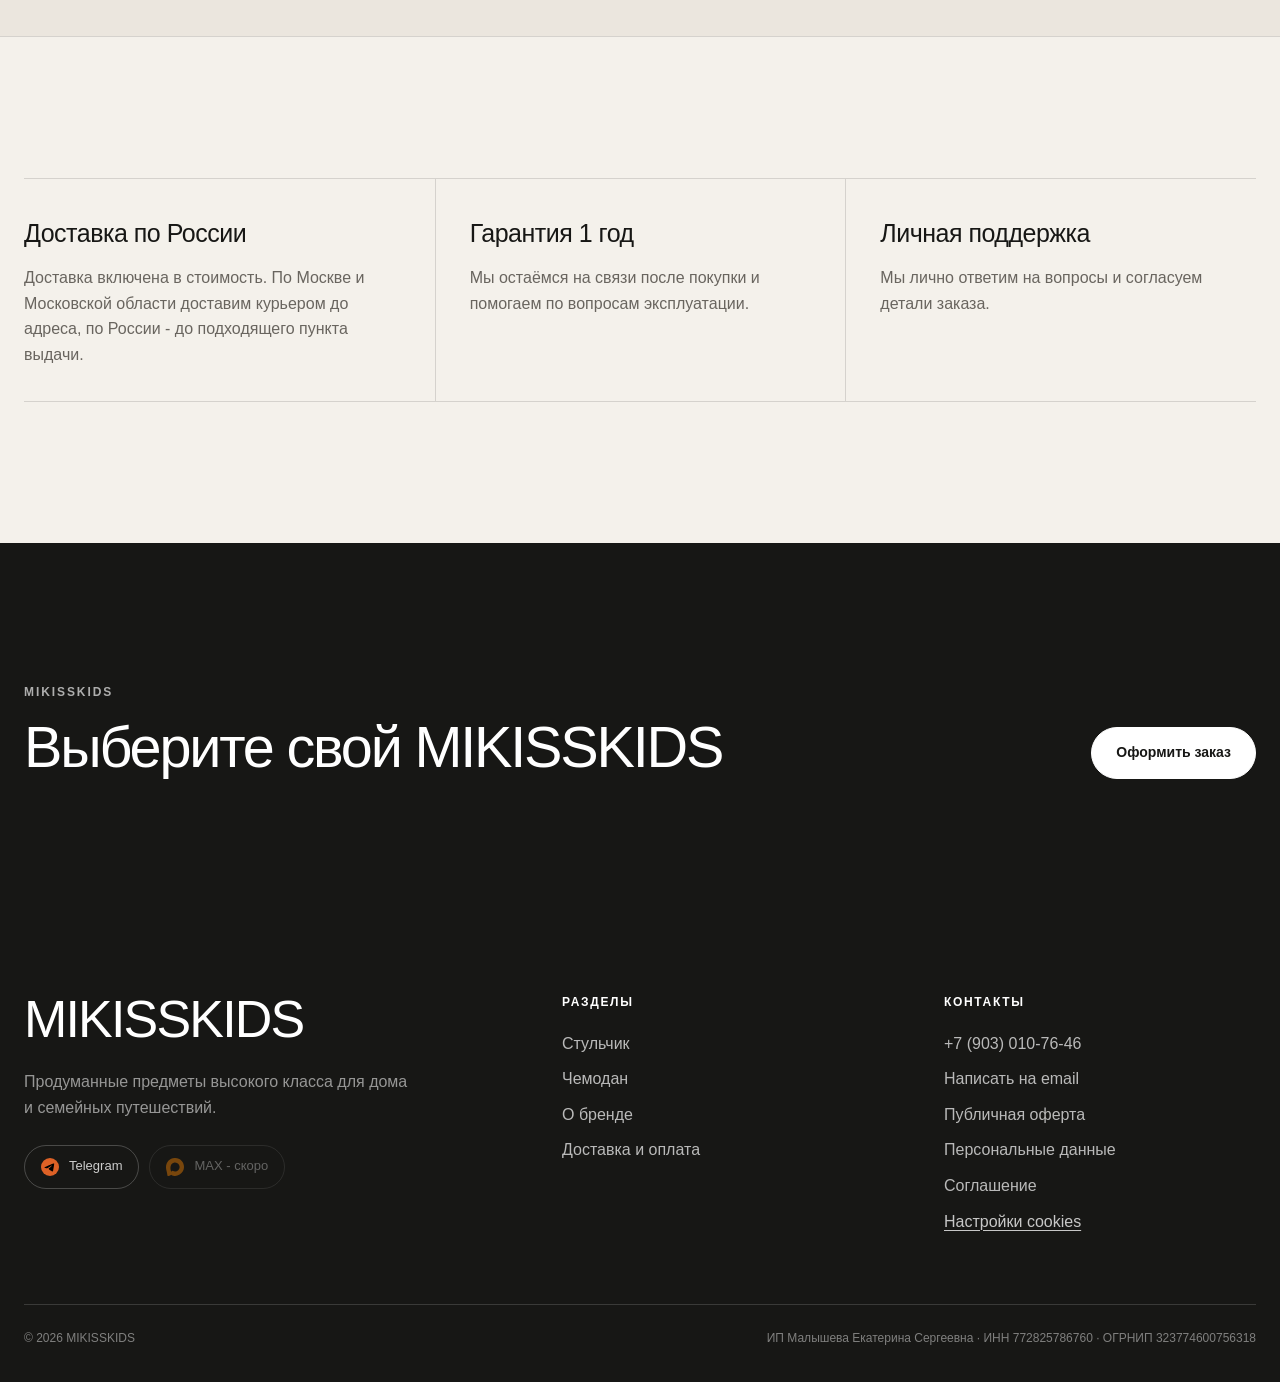
==== commit 205f2079: "fix: finalize delivery release content" ====
--- a/index.html
+++ b/index.html
@@ -159,7 +159,7 @@
             <h3>Доставка по России</h3>
             <p>
               Доставка включена в стоимость. По Москве и Московской
-              области доставим курьером до адреса, по России —
+              области доставим курьером до адреса, по России -
               до подходящего пункта выдачи.
             </p>
           </article>
